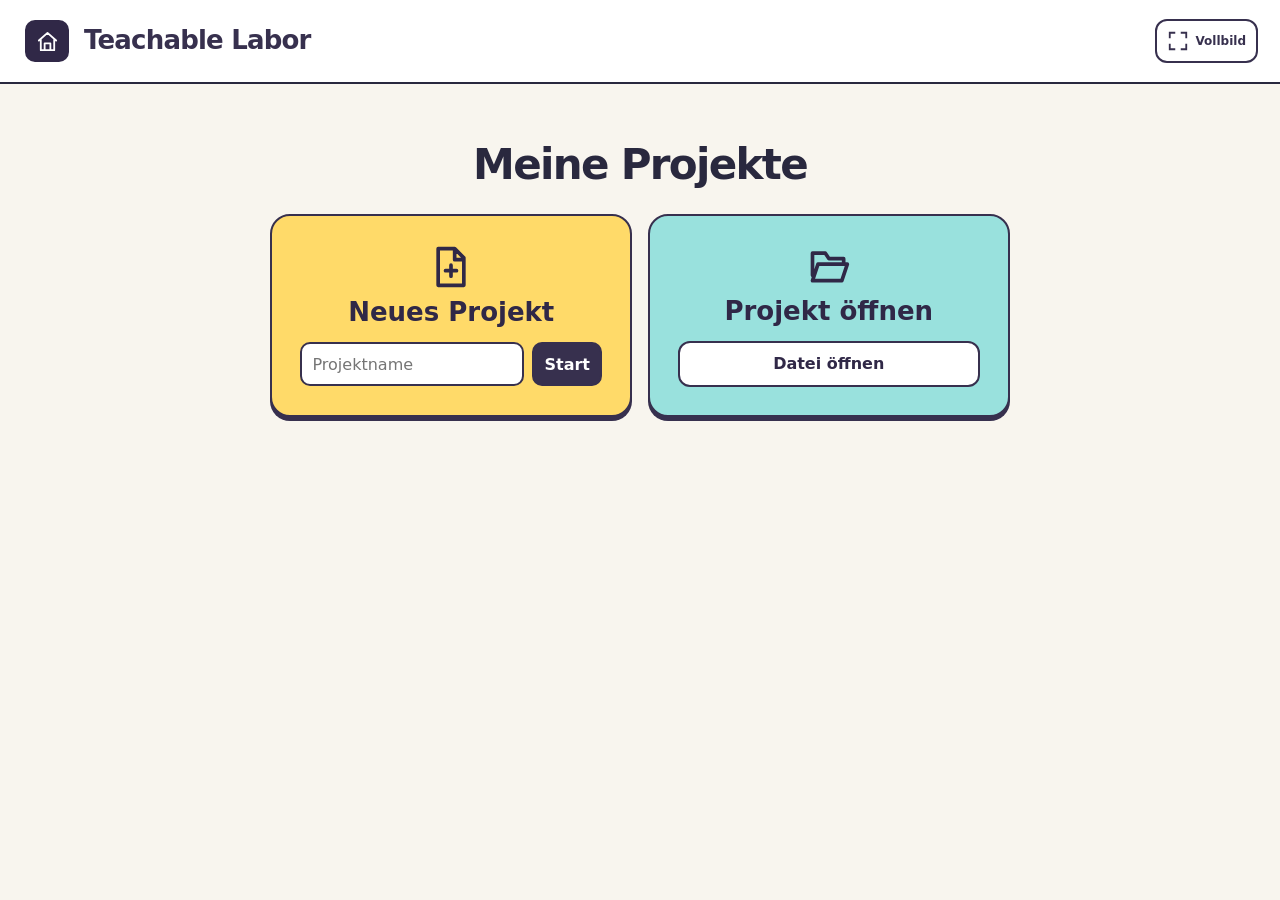
==== index.html @ 93feea13 "Projekte auf der Startseite anlegen, öffnen und fortsetzen" ====
<!doctype html>
<html lang="de" class="picture-mode picture-start">
<head><meta charset="UTF-8"><meta name="viewport" content="width=device-width,initial-scale=1,viewport-fit=cover"><meta name="theme-color" content="#6523a8"><title>Teachable Labor – KI mit dem micro:bit</title><link rel="stylesheet" href="style.css?v=19"><link rel="stylesheet" href="teachable-theme.css?v=13"><script defer src="vendor/tf.min.js"></script><script defer src="microbit-transport.js?v=25"></script><script defer src="core.js?v=27"></script><script defer src="storage.js?v=12"></script><script defer src="app.js?v=46"></script><link rel="stylesheet" href="bildansicht.css?v=10"><script defer src="bildansicht.js?v=7"></script></head>
<body>
<header><div class="brand-wrap"><a class="brand" href="#" aria-label="Teachable Labor – Startseite"><span class="brand-mark" aria-hidden="true">✦</span><span class="brand-titles"><b>Teachable Labor</b><small>Trainiere deine eigene KI mit dem micro:bit.</small></span></a><input id="projectName" class="project-name" aria-label="Projektname" maxlength="60" value="Mein Experiment"></div><div class="header-actions"><button type="button" class="plain fullscreen-button" aria-label="Vollbild" title="Vollbild"><svg aria-hidden="true" viewBox="0 0 24 24" fill="none" stroke="currentColor" stroke-width="2"><path d="M3 9V3h6m6 0h6v6M3 15v6h6m6 0h6v-6"/></svg><span>Vollbild</span></button><button id="bitConnectionBadge" class="bit-connection-badge" data-state="offline" type="button" aria-label="micro:bit-Verbindung öffnen">○ micro:bit verbinden</button><span id="saveStatus" class="privacy" role="status">Lokales Projekt wird geladen …</span><button id="helpBtn" class="plain">So geht’s ↗</button><span class="header-giraffe giraffe-matrix led-matrix" data-pattern="giraffe" aria-label="Giraffe aus LED-Punkten" role="img"></span></div></header>
<main>
<section class="picture-home" aria-labelledby="homeHeading">
<h1 id="homeHeading" tabindex="-1">Meine Projekte</h1>
<div class="home-projects">
<form id="homeNewForm" class="home-project">
<label for="homeName"><svg aria-hidden="true" viewBox="0 0 24 24" fill="none" stroke="currentColor" stroke-width="2" stroke-linecap="round" stroke-linejoin="round"><path d="M14 2H5v20h14V7z M14 2v6h5 M9 14h6 M12 11v6"/></svg>Neues Projekt</label>
<div class="launch-row"><input id="homeName" aria-label="Projektname" maxlength="60" required pattern=".*\S.*" placeholder="Projektname"><button type="submit" disabled>Start</button></div>
<p role="status" id="homeStatus"></p>
</form>
<section class="home-project home-open"><h2><svg aria-hidden="true" viewBox="0 0 24 24" fill="none" stroke="currentColor" stroke-width="2" stroke-linecap="round" stroke-linejoin="round"><path d="M3 17V5h7l2 3h8v3 M3 20l3-9h16l-3 9z"/></svg>Projekt öffnen</h2>
<button id="homeResume" type="button" hidden><strong id="homeRecent"></strong><span>▶ Weitermachen</span></button>
<button id="homeFile" type="button" disabled>Datei öffnen</button></section>
</div></section>
<div class="app-toolbar"><nav class="steps" aria-label="Arbeitsbereiche"><button class="active" id="stepCollect" aria-pressed="true"><span class="step-icon" aria-hidden="true">▣</span><span class="step-number">1</span><span>Bilder sammeln</span></button><button id="stepTrain" aria-pressed="false"><span class="step-icon" aria-hidden="true">✳</span><span class="step-number">2</span><span>KI trainieren</span></button><button id="stepLive" aria-pressed="false"><span class="step-icon" aria-hidden="true">▷</span><span class="step-number">3</span><span>Ausprobieren</span></button><button id="stepMap" aria-pressed="false"><span class="step-icon" aria-hidden="true">↔</span><span class="step-number">4</span><span>Zuordnung</span></button><button id="stepConnect" aria-pressed="false"><span class="step-icon" aria-hidden="true">⌁</span><span class="step-number">5</span><span>micro:bit verbinden</span></button></nav><div class="file-actions"><button id="quickSaveBtn" class="quick-save" type="button" aria-label="Projekt als Datei sichern" title="Projekt als Datei sichern">💾 <span>Projekt sichern</span></button><button id="newProjectBtn" class="new-project">＋ Neues Projekt</button><input id="loadFile" type="file" accept="application/json,.json" hidden></div></div>
<div class="workspace">
<section class="camera-panel panel" id="cameraPanel"><span class="board-label" aria-hidden="true">KAMERA : BIT</span><div class="panel-heading"><h2><span class="camera-heading-icon" aria-hidden="true">▣</span><span class="statusdot" id="camDot"></span>Kamera</h2><button id="switchCam" class="plain" disabled>↻ Wechseln</button></div><div class="viewfinder"><video id="video" playsinline muted autoplay></video><div id="cameraEmpty" class="camera-empty"><div class="camera-icon giraffe-matrix led-matrix" data-pattern="giraffe" role="img" aria-label="Giraffe aus LED-Punkten"></div><h3>Bring deiner KI etwas bei!</h3><p>Gegenstand oder Handzeichen bereit?<br>Starte die Kamera und sammle Beispiele.</p><button id="cameraBtn" class="primary">Kamera starten</button></div><div class="frame" aria-hidden="true"></div><span class="livebadge" id="liveBadge" hidden>● LIVE</span><span class="capturebadge" id="captureBadge" hidden>● Aufnahme läuft</span></div><div class="camera-foot"><span id="cameraStatus">Kamera ist ausgeschaltet</span><button id="restartCam" class="plain" disabled>↻ Neu starten</button><button id="stopCam" class="plain" disabled>Ausschalten</button></div><div class="tip"><span>✦</span><p id="tipText"><strong>Vielfalt schlägt Menge.</strong> Verändere Winkel, Abstand und Hintergrund. Eine zusätzliche Hintergrundklasse verbessert die Unterscheidung.</p></div><div class="model-status" id="modelStatus" role="status">Das Bildmodell wird beim Kamerastart geladen.</div></section>
<section class="microbit-visual panel" id="microbitVisual" hidden aria-label="Animierter micro:bit"><div class="microbit-spark spark-a">1</div><div class="microbit-spark spark-b">7</div><div class="microbit-spark spark-c">10</div><div class="fun-bit-board" aria-hidden="true"><span class="fun-pin pin-1"></span><span class="fun-pin pin-2"></span><span class="fun-pin pin-3"></span><span class="fun-pin pin-4"></span><span class="fun-pin pin-5"></span><div class="fun-bit-title">micro:bit</div><button class="fun-button fun-a" tabindex="-1">A</button><div class="fun-bit-face led-matrix" data-pattern="smile"></div><button class="fun-button fun-b" tabindex="-1">B</button></div><div class="microbit-visual-copy"><span class="eyebrow">KI → ZAHL → MICRO:BIT</span><h2>Jetzt wird’s elektrisch.</h2><p>Ordne deinen Klassen Zahlen zu und verbinde danach den micro:bit. Die Kamera darf hier Pause machen.</p></div></section><div class="stage"><section class="classes-section workpane" id="collectPane"><div class="section-heading"><div><span class="eyebrow">1 · SAMMELN</span><h2>Meine Klassen</h2></div><span class="total" id="totalCount">0 Bilder</span></div><p class="class-name-hint">Erstelle so viele Klassen, wie dein Experiment braucht. Pro belegter Klasse reichen 10 Bilder zum Start; wichtiger als Menge ist Vielfalt.</p><div class="class-toolbar"><div id="classTabs" class="class-tabs" role="group" aria-label="Klasse auswählen"></div><div class="class-tools"><button id="addClassBtn" class="secondary" type="button">＋ Klasse</button><button id="removeClassBtn" class="plain danger" type="button">Klasse löschen</button></div></div><div id="classCards"></div><div class="collect-footer"><span>Mindestens 10 Bilder je belegter Klasse · Vielfalt zählt</span><button id="goTrain" class="secondary">Zum Training →</button></div></section>
<div class="panel training workpane" hidden id="trainingSection" tabindex="-1"><span class="eyebrow">02 / LERNEN & TESTEN</span><h2>Deine KI lernt.</h2><p id="trainHint">Sammle Bilder für mindestens eine Klasse.</p><div id="trainReadiness" class="readiness" aria-label="Bilder für das Training"></div><p id="trainMessage" class="train-message" role="status" hidden></p><div class="training-progress" id="trainingProgress" hidden><progress id="epochProgress" max="30" value="0"></progress><span id="epochLabel"></span></div><button id="trainBtn" class="primary">KI trainieren</button><button id="goLive" class="secondary" disabled>Zur Live-Erkennung →</button><div class="training-meta">Ab 10 Bildern pro belegter Klasse. Leere Klassen bleiben frei.<br>Empfohlenes Startziel: 50 je Klasse.</div></div>
<div class="panel results workpane" id="liveSection" hidden><span class="eyebrow">3 · AUSPROBIEREN</span><div class="result-heading"><h2 id="resultTitle">Teste deine KI</h2><span id="resultBadge" class="chip">Noch nicht trainiert</span></div><div id="recognitionHero" class="recognition-hero" data-state="idle" aria-live="polite"><span id="heroState">Bereit</span><strong id="heroName">Noch keine Erkennung</strong><b id="heroConfidence">—</b><small id="heroHint">Starte die Erkennung und zeige etwas Neues vor die Kamera.</small></div><div class="live-actions"><button id="predictBtn" class="primary" disabled>▶ Erkennung starten</button><button id="emergencyBtn" class="stop">■ Stoppen</button></div><div id="singleHint" class="single-hint" hidden>Eine Klasse: Ähnlichkeit mit deinen Beispielen. Mit einer zusätzlichen Vergleichsklasse wird die Unterscheidung zuverlässiger.</div><div id="testChallenge" class="test-challenge" hidden><div><span>TESTAUFGABE</span><strong id="challengeText"></strong><small id="challengeStatus">Zeige eine neue Ansicht – nicht eines deiner Trainingsbilder.</small></div><button id="nextChallenge" class="secondary" type="button">Neue Aufgabe</button></div><div id="predictionBars" aria-label="Vergleich mit allen Klassen"></div><div class="command-box"><span>ERKANNT → MICRO:BIT</span><div class="live-flow"><strong id="currentCommand">—</strong><span aria-hidden="true">→</span><b id="liveAction">keine Aktion</b></div><small id="liveDelivery" class="live-delivery" role="status"></small><small id="commandReason">Erkennung ist ausgeschaltet</small></div><p id="linkLiveStatus" class="live-link-status" role="status">micro:bit: Noch nicht verbunden. Du kannst die KI trotzdem testen.</p><details class="advanced-settings"><summary>Erweiterte Einstellungen</summary><div class="threshold"><label for="threshold">Schwelle für stabile Erkennung <strong id="thresholdValue">85 %</strong></label><input id="threshold" type="range" min="60" max="99" value="85"><small>Die Prozentwerte sind Modellwerte, keine Garantie. Eine Klasse muss mindestens 0,6 Sekunden stabil sein.</small></div></details></div>
<div class="panel mapping-pane workpane" hidden id="mappingSection" tabindex="-1"><span class="eyebrow">4 · ZUORDNUNG</span><h2>Klassen und micro:bit-Zahlen</h2><p class="mapping-intro">Ordne nur den Klassen eine Zahl zu, die den micro:bit steuern sollen. Klassen ohne Zahl werden trotzdem normal trainiert und erkannt.</p><div id="bitMappings" class="bit-mappings"></div><div class="mapping-footer"><span>Zahlen 1 bis 10 stehen zur Verfügung.</span><button id="mappingGoConnect" class="secondary" type="button">micro:bit verbinden →</button></div></div><div class="panel connection workpane student-bit" hidden id="connectionSection" tabindex="-1"><div class="bit-heading"><div><span class="eyebrow">MICRO:BIT</span><h2>micro:bit verbinden</h2></div><button id="teacherBtn" class="plain">Schülerprogramm</button></div><details class="connection-alternatives"><summary>Anderen Anschluss wählen</summary><nav class="bit-tabs" aria-label="Anschluss wählen"><button id="bleTab" class="active" aria-pressed="true">◉ iPad · Bluetooth</button><button id="usbTab" aria-pressed="false">🔌 Windows · USB</button></nav></details><div class="bit-connect-view"><p id="modeHint" class="bit-browser">iPad: Öffne diese Seite in Bluefy und verbinde den micro:bit über Bluetooth.</p><div class="light-instruction"><b>1</b><span>Einmalig das <button id="teacherQuick" class="inline-button">Schülerprogramm</button> herunterladen. Auf dem iPad in der offiziellen micro:bit-App mit MakeCode öffnen und per Bluetooth übertragen; unter Windows MakeCode im Browser und USB verwenden.</span></div><div class="light-instruction"><b>2</b><span id="connectInstruction">Bluetooth einschalten, diese Seite in Bluefy öffnen und den BBC micro:bit auswählen.</span></div><div class="bit-connect-buttons"><button id="connectBtn" class="primary">micro:bit über Bluetooth verbinden</button><button id="disconnectBtn" class="stop" hidden>Trennen</button></div><p id="bitStatus" class="student-status" role="status">Noch nicht verbunden.</p><p id="bitError" class="ble-error" role="alert" hidden></p><div class="student-step heart-step"><span class="student-number">3</span><div><h3>Verbindung testen</h3><p>Die App schickt die Zahl 2 und prüft die Antwort OK:2. Was der micro:bit dabei ausführt, steht im Block „wenn Zahl 2 empfangen“.</p><button id="testLedBtn" class="secondary" disabled>2 senden und Antwort prüfen</button><p id="testStatus" role="status">Verbinde zuerst deinen micro:bit.</p></div></div><div class="bit-bottom"><button id="bitGoLive" class="primary">Zur Live-Erkennung →</button></div><p class="bit-hint">USB ist für Windows. Auf dem iPad Bluetooth in Bluefy wählen. Safari und Bluefy speichern Projekte getrennt; für einen Browserwechsel gibt es die Projektdatei unter „Neues Projekt“.</p></div></div>
</div></div>
</main>
<div id="toast" role="status" hidden></div><div id="undoBar" class="undo-bar" hidden><span id="undoLabel">Bilder gelöscht.</span><button id="undoDelete">Rückgängig</button><button id="undoDismiss" aria-label="Hinweis schließen">×</button></div>
<dialog id="galleryDialog"><button class="close" aria-label="Schließen">×</button><span class="eyebrow">BILDER-CHECK</span><h2 id="galleryTitle">Deine Lernbilder</h2><p id="galleryHint">Markiere Bilder zum Löschen. Die anderen Beispiele bleiben erhalten.</p><div class="gallery-toolbar"><button id="selectAllImages" class="secondary">Alle markieren</button><span id="galleryCount"></span><button id="deleteSelectedImages" class="stop" disabled>Markierte löschen</button></div><div id="galleryGrid" class="gallery-grid"></div><button id="galleryUndo" class="plain" disabled>Letzte Löschung rückgängig</button><p class="gallery-note">Nach dem Löschen erneut trainieren. Neue Aufnahmen speichern zu jedem Lernbeispiel ein Vorschaubild.</p></dialog>
<dialog id="newProjectDialog" aria-labelledby="projectDialogTitle">
<button type="button" class="close" aria-label="Schließen">×</button>
<h2 id="projectDialogTitle">Neues Projekt</h2>
<form id="newProjectForm" class="project-launch">
<label for="newProjectName" class="launch-title"><svg aria-hidden="true" viewBox="0 0 24 24" fill="none" stroke="currentColor" stroke-width="2" stroke-linejoin="round"><path d="M3 4h9M7.5 0v8 M5 20l1-5L17 4l4 4L10 19z M15 6l4 4"/></svg>Benennen &amp; neu starten</label>
<div class="launch-row"><input id="newProjectName" aria-label="Projektname" maxlength="60" required pattern=".*\S.*" title="Gib deinem Projekt einen Namen." placeholder="z. B. Tierdetektiv"><button type="submit" id="startNewProject">Start</button></div>
</form>
<div class="project-choices">
<button type="button" id="saveBtn" class="project-action"><svg aria-hidden="true" viewBox="0 0 24 24" fill="none" stroke="currentColor" stroke-width="2" stroke-linecap="round" stroke-linejoin="round"><path d="M4 3h13l4 4v14H3V3z M7 3v6h9V3 M7 21v-8h10v8"/></svg>Datei speichern</button>
<button type="button" id="loadBtn" class="project-action"><svg aria-hidden="true" viewBox="0 0 24 24" fill="none" stroke="currentColor" stroke-width="2" stroke-linecap="round" stroke-linejoin="round"><path d="M3 17V5h7l2 3h8v3 M3 20l3-9h16l-3 9z"/></svg>Datei öffnen</button>
</div>
<button type="button" id="restorePrevious" class="project-back" disabled><svg aria-hidden="true" viewBox="0 0 24 24" fill="none" stroke="currentColor" stroke-width="2" stroke-linecap="round" stroke-linejoin="round"><path d="M3 11l5-5 M3 11h11a6 6 0 0 1 0 12"/></svg>Letztes Projekt zurückholen</button>
<details class="project-info"><summary>Hilfe</summary><p>Beim Neustart kannst du dein letztes Projekt zurückholen. Öffnest du eine Datei, ersetzt sie dein aktuelles Projekt. Sichere es vorher mit „Datei speichern“.</p><p>Deine Datei heißt <b id="projectFileName">projekt.json</b>. Auf dem iPad wählst du „In Dateien sichern“.</p></details>
<p id="projectDialogStatus" role="status"></p>
</dialog>
<dialog id="helpDialog"><button class="close" aria-label="Schließen">×</button><span class="eyebrow">DEIN ERSTES EXPERIMENT</span><h2>Vom Bild bis zum micro:bit.</h2><ol><li><strong>Bilder sammeln.</strong> Starte die Kamera, lege deine Klassen an und sammle für jede belegte Klasse mindestens 10 unterschiedliche Ansichten. Winkel, Abstand und Hintergrund sind wichtiger als viele fast gleiche Bilder.</li><li><strong>KI trainieren.</strong> Das Lernen passiert auf deinem Gerät. Leere Klassen werden übersprungen; Klassen kannst du jederzeit hinzufügen oder löschen und danach erneut trainieren.</li><li><strong>Ausprobieren.</strong> Teste bewusst mit neuen Ansichten. Die große Erkennungsanzeige zeigt die führende Klasse; die Testaufgabe hilft dir, Verwechslungen zu entdecken.</li><li><strong>Zuordnung.</strong> Lege fest, welche Zahl 1–10 zu welcher Klasse gehört. Klassen dürfen auch ohne Zahl bleiben.</li><li><strong>micro:bit verbinden.</strong> Nur wenn du ihn brauchst: Schülerprogramm aufspielen und unter Windows USB oder auf dem iPad Bluetooth in Bluefy verwenden.</li></ol><p>Die quadratische Kamerafläche zeigt genau den Ausschnitt, den die KI als Lernbild verwendet. Die App klassifiziert das ganze Lernbild; sie markiert keine einzelnen Objekte. Bewegungsabläufe und Gebärdensprache sind kein Bestandteil dieser Version.</p><p>Schon beim Sammeln kannst du einzelne Bilder direkt mit × löschen. Über „Alle ansehen und löschen“ erreichst du alle Aufnahmen einer Klasse. „Neues Projekt“ startet ein frisches Experiment und hält das vorherige Projekt zum Zurückholen bereit. Fotos und Merkmale werden nicht hochgeladen. Mit „Projekt sichern“ oben legst du eine Projektdatei für ein anderes Gerät an. Sie enthält Vorschaubilder und Lernmerkmale. Das Projekt und das trainierte Modell werden automatisch in diesem Browser gespeichert und nach einem Neuladen wiederhergestellt. Ein Export ist eine zusätzliche Sicherung. Kamera und micro:bit-Verbindung müssen nach einem Neuladen erneut gestartet werden.</p><p><a class="picture-entry" href="?ansicht=bild">Bildansicht öffnen</a></p><button class="primary close-action">Verstanden</button></dialog>
<dialog id="setupDialog" class="teacher-dialog"><button class="close" aria-label="Schließen">×</button><span class="eyebrow">LEHRKRAFT · SCHÜLERPROGRAMM</span><h2>Ein klarer Weg zum MakeCode-Projekt</h2><p>Das Schülerprogramm startet mit einer <strong>leeren Blockfläche</strong>. Die Kommunikation mit Teachable Labor läuft im Hintergrund. Schülerinnen und Schüler ziehen nur die Zahl-Ereignisse auf die Fläche, die sie wirklich brauchen.</p><div class="teacher-steps"><div><b>1</b><h3>Schülerprogramm herunterladen</h3><button type="button" id="saveStudentFile" class="primary" hidden>Speicherort wählen …</button><small id="studentSaveStatus" role="status"></small><a id="studentDownload" href="Teachable-Labor-Schuelerprogramm.mkcd" download="Teachable-Labor-Schuelerprogramm.mkcd" class="primary download-link">↓ Schülerprogramm herunterladen (.mkcd)</a><p><a href="https://makecode.microbit.org/v7" target="_blank" rel="noopener noreferrer">MakeCode 7 für das Labor öffnen ↗</a></p><p>Für Musik mit Bluetooth verwenden wir MakeCode 7. Beim Import lädt MakeCode die Erweiterung <strong>Teachable Labor</strong> automatisch aus dem Projekt.</p></div><div><b>2</b><h3>In MakeCode 7 öffnen</h3><p>Wähle „Importieren → Datei importieren“ und öffne dein Schülerprogramm. Auch ein vorhandenes MakeCode-Projekt kannst du als Datei importieren.</p></div><div><b>3</b><h3>Eigene Aktionen bauen</h3><p>Links erscheint <strong>Teachable Labor</strong>. Ziehe z. B. <strong>„wenn Zahl 1 empfangen“</strong> auf die leere Fläche und hänge normale MakeCode-Blöcke darunter: LED, Ton, Servo, Pin oder Motor.</p></div><div><b>4</b><h3>Auf den micro:bit übertragen</h3><p><strong>iPad:</strong> Die HEX-Datei aus MakeCode 7 speichern und mit der micro:bit-App öffnen. Bluefy trennen. In der App unter „My Programs“ die gespeicherte Datei auswählen und mit „Send to micro:bit“ übertragen. Anschließend wieder in Bluefy verbinden. <strong>Windows:</strong> In MakeCode 7 herunterladen und per USB übertragen.</p></div></div><p class="teacher-note">Die Teachable-Labor-Kommunikation wird beim Import als Projekt-Erweiterung geladen. Es gibt keinen zusätzlichen Installationsschritt. Längere Aktionen wie Töne und Melodien werden nacheinander ausgeführt, damit sie sich nicht überlagern.</p><details><summary>Wenn etwas nicht klappt</summary><ul><li><strong>Datei öffnet nicht:</strong> Prüfen, ob die Datei wirklich auf <strong>.mkcd</strong> endet, und sie in MakeCode über „Importieren → Datei importieren“ öffnen.</li><li><strong>Teachable Labor fehlt:</strong> Das aktuelle Schülerprogramm erneut herunterladen und importieren.</li><li><strong>Bluetooth nicht verfügbar:</strong> Bluefy vollständig trennen, micro:bit-App verwenden und danach wieder zu Bluefy wechseln.</li><li><strong>Verbunden, aber keine Antwort:</strong> Das aktuelle Schülerprogramm erneut auf den micro:bit übertragen und einmal Reset drücken.</li></ul></details></dialog>
</body></html>
---- style.css ----
:root{--ink:#18343b;--muted:#65766e;--paper:#f3f5ef;--line:#dbe3d5;--green:#d6ef78;--dark:#1b363d}*{box-sizing:border-box}html,body{margin:0;height:100%;overflow:hidden}body{font:14px system-ui,-apple-system,sans-serif;background:var(--paper);color:var(--ink);height:100dvh;display:flex;flex-direction:column}button,input{font:inherit}button{cursor:pointer;border:0;border-radius:10px;min-height:44px;padding:10px 15px;font-weight:650;color:var(--ink);background:#eef2e7;touch-action:manipulation}button:disabled{opacity:.45;cursor:not-allowed}button:focus-visible,a:focus-visible,input:focus-visible{outline:3px solid #769443;outline-offset:2px}.primary{background:var(--green)}.secondary{background:#edf2e6;border:1px solid var(--line)}.plain{background:transparent;font-size:12px;padding:8px}.stop{background:#fae3d8;color:#913f29}.text-link{background:transparent;text-decoration:underline;text-underline-offset:3px;font-size:12px}.eyebrow{font-size:10px;font-weight:750;letter-spacing:1.5px;color:var(--muted)}header{height:58px;flex:none;border-bottom:1px solid var(--line);padding:0 22px;display:flex;justify-content:space-between;align-items:center;gap:10px}.brand{display:flex;align-items:center;gap:10px;color:var(--ink);text-decoration:none;font-size:16px;white-space:nowrap}.bitlogo{width:35px;height:30px;background:var(--ink);color:var(--green);font-size:27px;text-align:center;border-radius:8px}.header-actions{display:flex;align-items:center;gap:15px}.privacy{font-size:11px;color:#57733f;max-width:270px}.privacy.error{color:#a14428}main{min-height:0;flex:1;display:flex;flex-direction:column;padding:0 20px 16px;gap:10px}.app-toolbar{height:62px;flex:none;display:flex;justify-content:space-between;align-items:center;gap:10px}.steps{display:flex;gap:5px}.steps button{background:transparent;color:#607265;padding:9px 13px;border:1px solid transparent}.steps button.active{background:var(--green);color:var(--ink)}.steps button:hover{border-color:#bbcbaa}.file-actions{display:flex;gap:5px}.workspace{min-height:0;flex:1;display:grid;grid-template-columns:minmax(260px,.95fr) minmax(360px,1.15fr);gap:16px}.panel,.classes-section{background:#fff;border:1px solid var(--line);border-radius:16px;min-height:0;min-width:0;overflow:hidden}.camera-panel{display:flex;flex-direction:column;position:relative}.panel-heading{display:flex;align-items:center;justify-content:space-between;padding:10px 16px;flex:none}.panel-heading h2{font-size:14px;margin:0;display:flex;align-items:center;gap:8px}.statusdot{display:inline-block;width:7px;height:7px;border-radius:50%;background:#a5b39e}.statusdot.on{background:#7da440;box-shadow:0 0 0 3px #e6efda}.viewfinder{position:relative;min-height:100px;flex:1;margin:0 12px;background:#19363d;border-radius:12px;overflow:hidden}.viewfinder video{width:100%;height:100%;object-fit:cover;display:block}.viewfinder video.mirror{transform:scaleX(-1)}.camera-empty{position:absolute;inset:0;display:flex;flex-direction:column;align-items:center;justify-content:center;text-align:center;background:radial-gradient(ellipse at 50% 25%,#294c51,#142d34);color:#f4f7ed;padding:15px}.camera-icon{font-size:42px;color:#c5dca2}.camera-empty h3{font-size:19px;letter-spacing:-.5px;margin:8px 0}.camera-empty p{font-size:12px;line-height:1.7;color:#b4c8c5;margin:4px 0 16px}.camera-empty .primary{min-height:44px}.frame{position:absolute;width:80%;aspect-ratio:1;max-height:80%;left:50%;top:50%;transform:translate(-50%,-50%);border:1px solid #d8ecd740;border-radius:12px;pointer-events:none}.livebadge,.capturebadge{position:absolute;top:12px;left:12px;padding:5px 8px;border-radius:5px;font-size:10px;font-weight:700;background:#f3f7ee}.capturebadge{left:auto;right:12px;background:#ffd2b8}.camera-foot{display:flex;align-items:center;justify-content:space-between;padding:4px 15px;font-size:11px;color:var(--muted);flex:none}.tip{display:flex;gap:10px;background:#f3f6ec;margin:0 12px;padding:10px 12px;border-radius:8px;flex:none}.tip>span{font-size:20px}.tip p{font-size:11px;line-height:1.5;margin:0;color:#5c715c}.model-status{font-size:10px;color:var(--muted);padding:8px 15px;flex:none}.stage{min-height:0;min-width:0;position:relative}.workpane{height:100%;padding:22px;display:flex;flex-direction:column;gap:12px}.workpane h2{font-size:22px;line-height:1.2;letter-spacing:-.6px;margin:0}.section-heading{display:flex;align-items:center;justify-content:space-between;gap:10px}.section-heading h2{font-size:21px}.total{font-size:11px;white-space:nowrap;color:var(--muted)}.class-name-hint{font-size:12px;line-height:1.6;color:var(--muted);margin:0}.class-tabs{display:grid;grid-template-columns:repeat(5,minmax(0,1fr));gap:6px}.class-tabs button{background:#f3f5ed;border:2px solid transparent;padding:7px 4px;min-width:0;min-height:64px;display:flex;align-items:center;flex-direction:column;gap:3px}.class-tabs button.selected{border-color:#829755;background:#eef6d9}.class-tabs b{font-size:13px}.class-tabs small{font-size:10px;color:var(--muted);width:100%;white-space:nowrap;overflow:hidden;text-overflow:ellipsis}.class-tabs span{font-size:9px;color:#5c7153}#classCards{flex:1;min-height:0;display:flex;flex-direction:column}.classcard{display:flex;flex-direction:column;gap:16px;flex:1;min-height:0;border-top:3px solid var(--color);padding-top:16px}.card-top{display:flex;align-items:center;gap:12px}.classnumber{background:var(--color);width:30px;height:30px;border-radius:8px;display:grid;place-items:center;font-weight:750;flex:none}.name-field{flex:1;min-width:0}.name-field>span{display:block;font-size:11px;color:var(--muted);margin-bottom:5px}.class-name{width:100%;border:1px solid #bccbb2;background:#fbfdf7;border-radius:8px;padding:10px;font-size:16px;min-height:44px;color:var(--ink);font-weight:600}.clear{background:transparent;font-size:24px;color:#94a38c;padding:5px}.card-body{display:flex;gap:16px;align-items:center;flex-wrap:wrap}.thumbnail{width:70px;height:70px;border-radius:10px;overflow:hidden;background:#f0f4e9;display:grid;place-items:center;color:#95a68c;font-size:30px;flex:none}.thumbnail img{width:100%;height:100%;object-fit:cover}.sampleinfo{flex:1;min-width:100px}.count{display:flex;justify-content:space-between;gap:5px;font-weight:650;font-size:14px}.count small{font-size:10px;font-weight:400;color:var(--muted)}.track{height:7px;background:#edf1e6;border-radius:5px;overflow:hidden;margin:8px 0}.track i{display:block;height:100%;background:var(--color);border-radius:5px}.remaining{font-size:11px;color:var(--muted)}.capturebuttons{display:flex;gap:8px;width:100%}.capturebuttons button{flex:1;min-height:48px}.record{background:var(--color);touch-action:none;user-select:none;-webkit-user-select:none}.mapping{display:flex;align-items:center;gap:10px;font-size:12px;color:var(--muted)}.mapping input{width:160px;min-height:42px;border:1px solid var(--line);border-radius:8px;padding:8px;color:var(--ink);font-size:14px;background:#fafcf6}.collect-footer{display:flex;gap:10px;align-items:center;justify-content:space-between;margin-top:auto}.collect-footer>span{font-size:10px;color:var(--muted)}.collect-footer button{font-size:12px}#trainHint{font-size:12px;line-height:1.6;margin:0;color:var(--muted)}.readiness{padding:8px 12px;background:#f4f7ed;border-radius:9px}.readiness-row{display:flex;justify-content:space-between;gap:10px;font-size:12px;padding:6px 0}.readiness-row>span{overflow:hidden;text-overflow:ellipsis;white-space:nowrap}.readiness-row strong{font-size:11px;white-space:nowrap}.ready{color:#5c7c3e}.missing{color:#9a5633}.train-message{margin:0;font-size:12px;padding:10px 12px;background:#eef6df;border-radius:8px;color:#48682e;line-height:1.6;max-height:90px;overflow:auto}.train-message.error{background:#fff0e4;color:#9d4e2e}.training-progress progress{width:100%;accent-color:#86a548}.training-progress span{font-size:11px;color:var(--muted)}.training-meta{font-size:11px;line-height:1.7;color:var(--muted);margin-top:auto}.training>#trainBtn{min-height:48px}.result-heading{display:flex;align-items:center;justify-content:space-between;gap:10px}.result-heading h2{font-size:20px}.chip{font-size:10px;color:#65804d;padding:5px 8px;background:#eef4e4;border-radius:14px;white-space:nowrap}.live-actions{display:flex;gap:10px}.live-actions button{flex:1;font-size:13px}.single-hint{font-size:11px;line-height:1.5;padding:9px 12px;background:#fff4df;color:#866030;border-radius:8px}.predrow{margin-bottom:10px}.predlabel{display:flex;justify-content:space-between;gap:10px;font-size:12px}.predlabel span{overflow:hidden;text-overflow:ellipsis;white-space:nowrap}.command-box{background:var(--dark);padding:13px 16px;border-radius:10px;color:#f2f7e7;margin-top:auto}.command-box>span{font-size:8px;letter-spacing:1.5px;color:#b8ccb0;display:block}.command-box strong{display:block;font-size:27px;letter-spacing:1px;margin:4px 0}.command-box small{font-size:10px;color:#c6d5bd}.threshold{border-top:1px solid var(--line);padding-top:10px}.threshold label{display:flex;justify-content:space-between;align-items:center;font-size:11px}.threshold input{width:100%;accent-color:#7e9a4f;margin:8px 0}.threshold small{font-size:10px;line-height:1.5;color:var(--muted);display:block}.device{display:flex;align-items:center;gap:12px;background:#f5f7ef;padding:14px;border-radius:10px}.device-icon{font-size:32px}.device p{font-size:11px;color:var(--muted);margin:5px 0 0}.device>.statusdot{margin-left:auto}.connection-note{font-size:12px;line-height:1.7;color:var(--muted);margin:0}.eventlog{white-space:pre-line;font:11px/1.8 monospace;background:#f4f6ef;padding:12px;border-radius:8px;flex:1;min-height:45px;overflow:auto;color:#65765e}.download-link{text-decoration:none;padding:12px;color:var(--ink);display:inline-block;border-radius:8px}.close{position:absolute;right:10px;top:8px;background:transparent;font-size:25px}dialog{border:0;border-radius:16px;color:var(--ink);width:calc(100% - 30px);max-width:650px;max-height:85dvh;overflow:auto;padding:32px}dialog::backdrop{background:#112e3899;backdrop-filter:blur(4px)}dialog h2{font-size:24px;letter-spacing:-.5px}dialog p,dialog li{font-size:13px;line-height:1.8;color:var(--muted)}dialog li{margin-bottom:12px}dialog a{color:#5f7e3a}.blocks-guide{background:#f2f6fc;border-left:4px solid #9bb8df;padding:12px 18px}.blocks-guide h3{font-size:12px}.blocks-guide p{font-size:11px}#toast{position:fixed;bottom:15px;left:50%;transform:translateX(-50%);max-width:min(90vw,600px);background:#19373e;border:1px solid #617364;color:#fff;border-radius:10px;padding:12px 20px;font-size:12px;line-height:1.6;z-index:20;box-shadow:0 4px 30px #0003}[hidden]{display:none!important}
@media(max-height:720px) and (min-width:801px){header{height:48px}.app-toolbar{height:52px}.workpane{padding:16px;gap:9px}.classcard{gap:11px;padding-top:10px}.class-tabs button{min-height:56px}.tip{display:none}.model-status{padding:5px 14px}.camera-empty p{margin-bottom:10px}.training-meta{font-size:10px}.threshold small{display:none}}
@media(max-width:800px){header{height:52px;padding:0 14px}.brand{font-size:14px}.privacy{font-size:9px;max-width:180px}.header-actions{gap:5px}main{padding:0 12px 10px;gap:8px}.app-toolbar{height:54px;gap:6px}.steps{gap:2px}.steps button{font-size:12px;padding:8px 10px}.file-actions .plain{font-size:10px;padding:6px;min-height:38px}.workspace{grid-template-columns:1fr;grid-template-rows:minmax(135px,.65fr) minmax(375px,1.35fr);gap:10px}.camera-panel .tip,.camera-panel .model-status{display:none}.panel-heading{padding:3px 12px}.panel-heading button{min-height:32px;padding:5px}.panel-heading h2{font-size:12px}.camera-foot{padding:1px 12px;font-size:10px}.camera-foot button{min-height:27px;padding:3px;font-size:10px}.viewfinder{margin:0 8px;min-height:70px}.camera-icon,.camera-empty p{display:none}.camera-empty{gap:8px;padding:10px}.camera-empty h3{font-size:15px;margin:0}.camera-empty .primary{padding:8px 14px;min-height:38px;font-size:12px}.frame{width:auto;height:80%;max-width:80%}.workpane{padding:16px;gap:10px}.workpane h2,.section-heading h2{font-size:18px}.class-tabs button{min-height:52px;padding:4px}.class-tabs span{font-size:9px}.classcard{padding-top:10px;gap:10px}.thumbnail{width:46px;height:46px}.card-body{gap:10px}.capturebuttons button{min-height:42px}.class-name-hint{font-size:11px}.name-field>span{font-size:10px}.class-name{font-size:16px;padding:7px;min-height:40px}.classnumber{height:26px;width:26px}.mapping input{min-height:36px;padding:6px}.collect-footer>span{font-size:9px}.collect-footer button{min-height:38px}.live-actions button{min-height:42px}.predrow{margin-bottom:6px}.command-box{padding:10px 13px}.command-box strong{font-size:24px}.readiness-row{padding:5px 0}.training-meta{font-size:10px}}
@media(max-width:500px){.brand b{display:none}.privacy{max-width:135px}.steps button{font-size:11px;padding:7px}.file-actions{gap:0}.workspace{grid-template-rows:minmax(100px,.4fr) minmax(380px,1.6fr)}.workpane{padding:12px;gap:8px}.class-tabs small{font-size:9px}.collect-footer>span{max-width:120px}.threshold small{display:none}.single-hint{font-size:10px}.section-heading h2{font-size:16px}}
@media(prefers-reduced-motion:reduce){*{scroll-behavior:auto!important;transition:none!important}}
.results{gap:10px}.results .predrow{margin-bottom:5px}.results .predrow .track{height:6px;margin:5px 0}.results .predlabel{line-height:16px}.workpane{overflow-y:auto}
@media(max-height:720px){.results{padding:14px;gap:7px}.results .predrow{margin-bottom:3px}.results .predrow .track{height:5px;margin:4px 0}.results .command-box{padding:9px 12px}.results .command-box strong{font-size:24px}.results .threshold small{display:none}}
@media(max-width:800px) and (max-height:950px){.workspace{grid-template-rows:minmax(100px,.42fr) minmax(420px,1.58fr)}}
/* A playful, code-native micro:bit lab: dot matrix, bright keys and gold pins. */
:root{--ink:#23314b;--paper:#f2f5fc;--line:#dbe2f0;--green:#ffdc60;--dark:#263354;--muted:#67748d}body{background-color:#f2f5fc;background-image:radial-gradient(#b8c6e55c 1px,transparent 1px);background-size:18px 18px;font-family:ui-rounded,'Trebuchet MS',system-ui,sans-serif}header{background:#ffffffdc;border-bottom:2px solid #e1e6f3}.brand-wrap{display:flex;gap:15px;align-items:center;min-width:0}.brand{font-size:16px;letter-spacing:-.4px}.project-name{border:1px dashed #b7c4e0;border-radius:9px;padding:7px 10px;background:#f3f6ff;max-width:190px;min-width:0;font-size:12px;color:#445779}.project-name:focus{background:#fff;border-style:solid}.privacy{color:#55795a}.steps{gap:7px}.steps button{border:2px solid #d8dfef;border-radius:12px;background:#fff;box-shadow:0 3px 0 #dce3f2;font-size:12px;min-height:42px;transition:transform .15s,box-shadow .15s}.steps button.active{background:#ffdc60;border-color:#e9c856;box-shadow:0 3px 0 #c6a644;color:#303b56}.steps button:nth-child(2).active{background:#ccbcff;border-color:#b6a1f4;box-shadow:0 3px 0 #a591db}.steps button:nth-child(3).active{background:#ffb7a2;border-color:#f2a18c;box-shadow:0 3px 0 #db8f7b}.steps button:nth-child(4).active{background:#9ce0df;border-color:#81cbcc;box-shadow:0 3px 0 #67abad}button:active{transform:translateY(2px);box-shadow:none}.primary,.record{box-shadow:0 3px 0 #cfb23f;border:1px solid #e8cd62;border-radius:12px}.secondary{background:#eef1ff;border:1px solid #dce2f4}.new-project{font-size:11px;white-space:nowrap;background:#e5e0ff;border:1px solid #cbc1f4;border-radius:9px;padding:8px 10px;min-height:38px}.file-actions .plain{font-size:11px}.panel,.classes-section{border:2px solid #dce4f2;border-radius:19px;box-shadow:0 4px 0 #e1e7f5}.camera-panel{background:#273554;border-color:#1e2d4b;border-radius:20px 20px 12px 12px;box-shadow:0 5px 0 #192641}.camera-panel .panel-heading{background:#2d3d62;border-bottom:1px solid #4d5e7b;margin-bottom:8px;z-index:1}.camera-panel .panel-heading h2{color:#f4f7ff}.camera-panel .plain{color:#c9d8ed}.camera-panel .viewfinder{background:#18253f;border:2px solid #4c5a7a;border-radius:12px}.camera-empty{background:radial-gradient(ellipse at 50% 20%,#35476a,#1e2b49)}.camera-empty h3{font-size:20px;color:#fff3bf}.camera-empty p{color:#b3c8ec}.camera-panel .camera-foot{color:#bdcdec}.camera-panel .tip{background:#354465;color:#b8ccf1;padding:8px 10px}.camera-panel .tip p{color:#bdcdec}.camera-panel .model-status{color:#9fb8e2;font-size:9px;padding:6px 15px}.board-label{position:absolute;bottom:4px;left:10px;font-size:6px;letter-spacing:2px;color:#a7bce1;pointer-events:none}.board-pins{height:18px;flex:none;display:flex;gap:8%;justify-content:space-around;margin:2px 20px 0}.board-pins span{background:#e9c65c;width:12%;border:2px solid #bda14b;border-bottom:0;border-radius:9px 9px 0 0;font-size:8px;color:#6e5d29;text-align:center;padding-top:2px;font-weight:800}.led-matrix{display:grid;grid-template-columns:repeat(5,1fr);gap:4px;background:#18233c;padding:10px;border-radius:10px;aspect-ratio:1}.led-matrix i{display:block;background:#35415d;border-radius:2px;aspect-ratio:1;box-shadow:inset 0 1px 1px #0003}.led-matrix i.lit{background:#ff678c;box-shadow:0 0 8px #ff6a8b77}.bitlogo.led-matrix{width:38px;height:38px;padding:6px;gap:2px;border-radius:9px}.bitlogo i{border-radius:1px}.camera-icon.led-matrix{width:88px;height:88px;flex:none;margin-bottom:8px;transform:rotate(-5deg);border:2px solid #4d5c7f}.workpane h2{font-weight:800;color:#2b3651}.eyebrow{color:#8172ad;font-size:9px;letter-spacing:1.4px}.class-tabs{gap:8px}.class-tabs button{border-radius:12px;border:2px solid #e5e9f3;background:#f7f8fd;box-shadow:0 2px 0 #e5e9f3}.class-tabs button.selected{border-color:#b5a5e4;background:#eee8ff;box-shadow:0 3px 0 #c3b2e9;transform:translateY(-1px)}.class-tabs b{height:22px;width:22px;border-radius:7px;background:#e3e9fa;display:grid;place-items:center}.class-tabs button:nth-child(1) b{background:#ffdc60}.class-tabs button:nth-child(2) b{background:#d0bcff}.class-tabs button:nth-child(3) b{background:#ffbb9d}.class-tabs button:nth-child(4) b{background:#9bdbe4}.class-tabs button:nth-child(5) b{background:#edb8d9}.classcard{border-top:3px dotted var(--color);gap:12px}.classnumber{transform:rotate(-6deg);font-size:16px;box-shadow:0 3px 0 #00000012}.class-name{border:2px solid #d9e0f0;background:#f8faff;font-size:15px;min-height:42px}.name-field>span{font-size:10px;color:#7c85a2}.clear{font-size:10px;min-height:32px;white-space:nowrap;color:#a15e67;padding:5px}.thumbnail{background:#edf0fa;border:2px dashed #d5ddf1}.count small{color:#8b83a2}.track{background:#edf0f9}.capturebuttons button{font-size:13px}.record{border-color:var(--color);box-shadow:0 3px 0 #c3c5ce}.image-actions{display:flex;gap:7px}.image-actions button{min-height:34px;padding:5px 10px;font-size:11px}.image-actions .delete-last{color:#95606b}.mapping{font-size:11px}.mapping input{background:#f4f7ff;border-color:#dce3f1}.collect-footer button{background:#e6defd;border-color:#d2c7ee}.training .readiness{background:#f4f1ff}.train-message{background:#eaf4eb;color:#4b7357}.train-message.error,.ble-error{background:#fff0e8;color:#9b5942;padding:10px 12px;font-size:11px;line-height:1.5;border-radius:9px}.command-box{position:relative;background:#283556;min-height:100px;padding-right:105px;border:2px solid #3f4e73}.command-box>span{color:#b2bce0}.command-box small{color:#bbc9e6}.pixel-preview{position:absolute;right:12px;top:10px;width:69px;text-align:center}.pixel-preview>span{font-size:5px;color:#b2bee2;letter-spacing:.6px;display:block;margin-bottom:3px}.pixel-preview .led-matrix{width:65px;height:65px;gap:3px;padding:8px}.live-actions .primary{background:#ffdc60}.live-actions .stop{background:#ffd6e2;border:1px solid #f4b8c9;color:#9b4c65}.chip{background:#eee8ff;color:#7a67a4}.threshold{border-color:#e3e6f1}.threshold input{accent-color:#9b82cb}.connection-heading h2{font-size:21px;margin-top:5px}.connection{gap:10px}.guide-steps{display:grid;grid-template-columns:repeat(4,minmax(0,1fr));gap:5px}.guide-steps button{font-size:10px;padding:6px 3px;min-height:36px;background:#edf4fa;border:1px solid #d9e6f1}.guide-steps button.active{background:#b4e3e3;border-color:#8cc9cd}.guide-content{background:#f1f7fb;border:1px solid #dbe7f0;border-radius:12px;padding:13px 15px;flex:1;min-height:90px;overflow:auto}.guide-content h3{font-size:16px;margin:0 0 8px;color:#405673}.guide-content p{font-size:12px;line-height:1.7;margin:0 0 10px}.guide-content .guide-detail{font-size:11px;color:#6e8198}.guide-links{display:flex;gap:7px;flex-wrap:wrap}.guide-links a{font-size:11px;padding:9px 11px}.download-link.primary{color:var(--ink);background:#ffdc60}.device{padding:8px 12px;background:#f4f6fd;border:1px solid #e4e8f4}.device-icon{color:#8975be}.device strong{font-size:12px}.device p{font-size:10px}.bluetooth-actions{display:flex;gap:8px}.bluetooth-actions>button{flex:1;min-height:39px;font-size:12px}#guideTest{display:flex;align-items:center;gap:12px}#testLedBtn{font-size:12px;white-space:nowrap}#testStatus{font-size:11px;line-height:1.5;margin:0;color:#7c738f}#testStatus.success{color:#4f855c}.guide-nav{display:flex;align-items:center;justify-content:space-between;gap:5px}.guide-nav button{font-size:10px;min-height:35px;padding:7px 10px}.log-details{font-size:10px;color:#8190a8}.log-details summary{cursor:pointer}.log-details .eventlog{max-height:90px;min-height:35px;margin-top:5px}.eventlog{background:#eef4fa;color:#6a7b98}dialog{border:3px solid #d8dff2;border-radius:20px;box-shadow:0 15px 0 #0000000a,0 30px 80px #26345b55;background:#fbfcff}dialog::backdrop{background:#1c2d4d99}.gallery-toolbar{display:flex;align-items:center;gap:10px;position:sticky;top:-32px;background:#fbfcff;padding:10px 0;z-index:2}.gallery-toolbar button{font-size:11px}.gallery-toolbar span{font-size:11px;color:#7d88a3;margin-right:auto}.gallery-grid{display:grid;grid-template-columns:repeat(auto-fill,minmax(105px,1fr));gap:12px;min-height:60px}.gallery-item{position:relative}.gallery-choice{width:100%;aspect-ratio:1;border:3px solid #e0e6f3;background:#eef2fa;padding:0;position:relative;overflow:hidden;display:grid;place-items:center;color:#8893ae;font-size:10px;border-radius:12px}.gallery-choice img{width:100%;height:100%;object-fit:cover;position:absolute;inset:0}.gallery-choice small{position:absolute;bottom:4px;left:6px;padding:3px 5px;background:#fffdf0de;border-radius:4px;color:#5c6178;font-size:9px}.gallery-choice.selected{border-color:#9f82d3;box-shadow:0 0 0 2px #cabbef}.gallery-remove{position:absolute;right:-5px;top:-5px;border-radius:50%;min-height:28px;height:28px;width:28px;padding:0;background:#ffe1e7;color:#a75c71;border:1px solid #e7bac8;font-size:19px;z-index:1}.gallery-note{font-size:11px!important;color:#8692ac!important}.undo-bar{position:fixed;bottom:17px;left:50%;transform:translateX(-50%);display:flex;align-items:center;gap:12px;background:#293656;color:white;box-shadow:0 8px 30px #26365c44;border:2px solid #5e6b91;padding:7px 10px 7px 16px;border-radius:14px;z-index:30;font-size:12px;max-width:92vw}.undo-bar button{min-height:32px;font-size:11px;padding:5px 9px;background:#f9db7b}.undo-bar button:last-child{background:transparent;color:white;font-size:20px;padding:0;width:24px}.new-name-label{display:flex;flex-direction:column;gap:7px;font-size:12px;color:#6f7c99}.new-name-label input{min-height:46px;padding:10px 12px;background:white;border:2px solid #d7dff2;border-radius:10px;font-size:16px;color:#33405c}.project-dialog-actions{display:flex;flex-direction:column;gap:10px}.project-dialog-actions button{font-size:12px}.source-links{font-size:11px!important}#toast{background:#2c3b5b;border-color:#617197}#projectDialogStatus{font-size:12px;color:#916043}
@media(max-height:720px) and (min-width:801px){.classcard{gap:9px;padding-top:9px}.image-actions button{min-height:30px;padding:4px 8px}.class-tabs button{min-height:53px}.board-pins{height:14px}.camera-panel .model-status{padding:3px 12px}.connection{gap:7px}.guide-content{padding:10px 12px}.guide-content p{font-size:11px;line-height:1.55}.command-box{min-height:90px}.results .command-box strong{font-size:24px}.pixel-preview{top:6px}.gallery-grid{grid-template-columns:repeat(auto-fill,minmax(90px,1fr))}}
@media(max-width:1050px){.project-name{max-width:150px}.brand-wrap{gap:10px}.header-actions{gap:8px}.privacy{max-width:200px;font-size:10px}.steps{gap:5px}.steps button{padding:7px 10px;font-size:11px}.new-project{font-size:10px;padding:7px 8px}.file-actions .plain{font-size:10px}.app-toolbar{gap:8px}.image-actions button{font-size:10px}.collect-footer>span{max-width:135px}}
@media(max-width:800px){.brand-wrap{gap:8px}.brand{font-size:13px}.project-name{max-width:150px;font-size:11px;padding:6px 8px}.header-actions .privacy{max-width:160px;font-size:9px}.bitlogo.led-matrix{width:31px;height:31px;padding:5px;gap:2px}.steps button{padding:7px 9px;font-size:11px}.new-project{min-height:34px;font-size:10px}.file-actions .plain{padding:5px;font-size:9px}.camera-panel .camera-foot{color:#c4d0e9}.camera-panel .panel-heading{margin-bottom:4px}.camera-icon.led-matrix{display:none}.camera-empty h3{font-size:15px}.board-pins{height:12px;margin:2px 15px 0}.board-pins span{font-size:6px;padding-top:0}.camera-empty .primary{font-size:12px}.clear{font-size:9px;padding:4px}.classcard{gap:9px}.image-actions button{min-height:30px;font-size:10px;padding:4px 8px}.command-box{min-height:88px}.pixel-preview{top:4px}.pixel-preview .led-matrix{width:61px;height:61px}.connection-heading h2{font-size:18px}.guide-steps button{font-size:10px}.guide-content p{font-size:12px}.guide-content{padding:11px 13px}.device{padding:7px 10px}.guide-nav button{min-height:32px}.guide-links a{font-size:10px}#testStatus{font-size:10px}.thumbnail{width:48px;height:48px}}
@media(max-width:600px){.brand-wrap{gap:6px}.brand{font-size:12px}.project-name{max-width:115px}.header-actions .privacy{max-width:115px;font-size:8px}.header-actions .plain{font-size:10px}.new-project{font-size:0;min-width:32px;padding:4px}.new-project::after{content:'＋';font-size:22px}.steps{gap:4px}.steps button{font-size:10px;padding:5px 7px}.file-actions .plain{font-size:9px}.gallery-toolbar{gap:5px}.gallery-toolbar button{padding:7px;font-size:10px}.gallery-grid{grid-template-columns:repeat(3,1fr)}.guide-content h3{font-size:14px}.guide-links a{padding:8px}.class-name{font-size:14px}.capturebuttons button{font-size:12px}.collect-footer>span{max-width:110px}}
/* Student-first micro:bit connection: one choice, one visible test. */
.student-bit{gap:10px}.bit-heading{display:flex;justify-content:space-between;align-items:center;gap:10px}.bit-heading h2{font-size:21px;margin:4px 0 0}.bit-heading>button{font-size:10px;white-space:nowrap;padding:5px}.bit-tabs{display:grid;grid-template-columns:1fr 1fr;gap:8px}.bit-tabs button{min-height:38px;font-size:12px;background:#f0f3fb;border:1px solid #d7e0ee}.bit-tabs button.active{background:#bae7e0;border-color:#8ccfc2}.bit-connect-view{display:flex;flex-direction:column;gap:8px;flex:1;min-height:0}.bit-browser{font-size:10px;color:#6c7991;margin:0;line-height:1.4}.student-step{display:grid;grid-template-columns:29px 1fr;gap:10px;padding:12px 14px;background:#f3f6ff;border:1px solid #e0e7f7;border-radius:14px}.student-number{display:grid;place-items:center;background:#e0d5ff;color:#735697;font-weight:800;border-radius:9px;width:27px;height:27px;transform:rotate(-5deg)}.student-step h3{font-size:16px;margin:0 0 4px}.student-step p{font-size:11px;line-height:1.5;margin:0 0 8px;color:#74809c}.student-step button{font-size:12px;min-height:39px}.student-status{font-size:11px;color:#577a69;line-height:1.4;padding:0 4px;margin:0}.heart-step{background:#fff6f7;border-color:#f1dfe6}.heart-step .student-number{background:#ffd2dd;color:#9c5f76}.heart-test-row{display:flex;align-items:center;gap:15px;margin:6px 0 8px}.mini-bit{background:#2d3958;padding:5px 10px 0;border-radius:9px;flex:none}.mini-bit .led-matrix{width:54px;height:54px;gap:3px;padding:6px}.mini-pins{font-size:6px;background:#e8c869;color:#7b652e;margin-top:3px;padding:2px;text-align:center;border-radius:5px 5px 0 0}.student-step #testStatus{font-size:11px;line-height:1.5;margin:0}.bit-hint{font-size:10px;color:#7e8a9d;line-height:1.5;margin:0;margin-top:auto}.inline-button{padding:0;min-height:20px;background:transparent;font-size:inherit;text-decoration:underline;color:#7d6a9b}.bit-connect-view>#bitNext{font-size:12px;min-height:39px}.student-step #heartConfirm{display:flex;gap:8px;margin-top:8px;flex-wrap:wrap}.student-step #heartConfirm button{min-height:35px;font-size:10px;padding:7px 10px}.student-bit .ble-error{margin:0;padding:8px 10px;font-size:10px}.symbol-intro{font-size:12px;color:#758099;line-height:1.6;margin:0 0 12px}.bit-mappings{display:flex;flex-direction:column;gap:8px;flex:1;min-height:0}.symbol-row{display:flex;align-items:center;gap:12px;border:1px solid #e0e6f3;background:#f5f7fc;border-radius:10px;padding:6px 10px}.symbol-mini.led-matrix{width:35px;height:35px;padding:5px;gap:2px;border-radius:7px;flex:none}.symbol-row label{display:flex;align-items:center;gap:12px;flex:1;min-width:0}.symbol-row label>span{flex:1;min-width:0;white-space:nowrap;overflow:hidden;text-overflow:ellipsis;font-size:12px;font-weight:650}.symbol-row select{width:170px;max-width:55%;min-height:36px;border:1px solid #d9e0ee;border-radius:8px;background:#fff;padding:5px 8px;color:var(--ink);font:12px inherit}.bit-action-footer{display:flex;align-items:center;justify-content:space-between;gap:10px;margin-top:12px}.bit-action-footer p{font-size:10px;line-height:1.5;color:#7e8b9f;margin:0}.bit-action-footer button{font-size:11px;white-space:nowrap}#bitActionsView{display:flex;flex-direction:column;min-height:0;flex:1}.mapping-empty{font-size:13px;line-height:1.8;color:#8791a8;padding:20px;background:#f7f8fc;border-radius:12px}.teacher-dialog{max-width:780px}.teacher-steps{display:grid;grid-template-columns:repeat(3,1fr);gap:12px}.teacher-steps>div{background:#eff4fb;border:1px solid #dae3f2;border-radius:14px;padding:15px}.teacher-steps b{background:#d5c9f8;color:#7b64aa;display:grid;place-items:center;width:30px;height:30px;border-radius:9px}.teacher-steps h3{font-size:14px;line-height:1.5}.teacher-steps p{font-size:11px;line-height:1.8}.teacher-steps a{font-size:10px;line-height:1.5}.teacher-steps button{font-size:10px;min-height:35px}.teacher-note{font-size:11px!important;padding:12px;background:#fff6df;border-radius:10px;color:#8a7645!important}.teacher-dialog details{font-size:12px;line-height:1.8;padding:8px 0}.teacher-dialog summary{cursor:pointer;font-weight:650;color:#6c7d99}
@media(max-height:720px){.student-bit{gap:7px;padding:14px}.bit-heading h2{font-size:18px}.bit-heading .eyebrow{font-size:8px}.bit-tabs button{min-height:32px;font-size:11px}.bit-connect-view{gap:6px}.student-step{padding:8px 10px;gap:8px;grid-template-columns:24px 1fr}.student-number{width:24px;height:24px;font-size:12px}.student-step h3{font-size:14px}.student-step p{font-size:10px;margin-bottom:5px}.student-step button{min-height:34px;font-size:11px}.mini-bit .led-matrix{width:42px;height:42px;gap:2px}.mini-bit{padding:4px 8px 0}.heart-test-row{gap:12px;margin:4px 0}.student-step #testStatus{font-size:10px}.student-step #heartConfirm{margin-top:6px}.student-step #heartConfirm button{min-height:31px;font-size:10px}.bit-connect-view>#bitNext{min-height:34px;font-size:11px}.bit-browser{font-size:9px}.symbol-row{padding:4px 8px;gap:8px}.symbol-row select{min-height:33px}.bit-action-footer{margin-top:8px}}
@media(max-width:800px){.teacher-steps{grid-template-columns:1fr}.teacher-steps>div{padding:12px 15px}.teacher-steps h3{margin:8px 0}.bit-heading h2{font-size:18px}.student-step{padding:10px 12px}.student-step h3{font-size:15px}.heart-test-row{margin:5px 0}.bit-action-footer p{font-size:10px}.bit-heading>button{font-size:9px}.bit-hint{font-size:9px}}
.bit-browser.unsupported{background:#fff4d9;color:#8d713c;padding:7px 10px;border-radius:8px;font-size:11px;line-height:1.5}
@media(max-height:720px){.bit-browser.unsupported{padding:5px 8px;font-size:10px}}
/* USB and Bluetooth setup: visible proof from the device before Live. */
.light-instruction{display:flex;align-items:center;gap:10px;font-size:11px;line-height:1.45;color:#5d6983;background:#f1f5fc;border:1px solid #dce5f3;border-radius:9px;padding:7px 10px}.light-instruction b{display:grid;place-items:center;flex:none;width:22px;height:22px;background:#d9d0f5;border-radius:6px;color:#665283}.classcard .mapping{display:none}
.bit-connect-view{display:flex;flex-direction:column;gap:9px;min-height:0}.bit-connect-buttons,.bit-bottom{display:flex;gap:8px;align-items:center}.bit-connect-buttons .primary{flex:1}.bit-bottom button{flex:1;font-size:11px}.bit-connect-view .student-step{padding:10px 12px}.bit-connect-view .heart-step p{margin:2px 0 8px}.bit-connect-view .heart-step button{min-height:35px;font-size:11px}.bit-connect-view #testStatus{margin:8px 0 0;font-size:11px}.bit-connect-view .bit-hint{margin:0}.bit-connect-view .light-instruction{min-height:43px}.live-link-status{background:#eef3fc;color:#5d6d88;border-radius:9px;padding:8px 10px;margin:0;font-size:11px;line-height:1.4}.command-box{min-height:84px;padding-right:14px}.project-file-tools{border:1px solid #dbe3f0;border-radius:10px;padding:8px 11px;background:#f5f7fc}.project-file-tools summary{cursor:pointer;color:#53657f;font-size:12px;font-weight:700}.project-file-tools p{font-size:11px;margin:7px 0}.project-file-tools button{font-size:11px;margin:3px 5px 3px 0}.teacher-dialog .teacher-steps a{display:inline-block}.bit-browser{margin:2px 0 4px}
@media(max-height:720px){.student-bit{gap:6px}.bit-connect-view{gap:5px}.bit-connect-view .light-instruction{min-height:34px;padding:4px 7px;font-size:10px}.bit-connect-view .student-step{padding:6px 9px}.bit-connect-view .heart-step h3{font-size:13px}.bit-connect-view .heart-step p{font-size:10px;margin:1px 0 5px}.bit-connect-view .heart-step button{min-height:29px}.bit-connect-buttons button,.bit-bottom button{min-height:31px}.bit-connect-view #testStatus{margin-top:4px}.bit-connect-view .bit-hint{line-height:1.25;font-size:9px}}
@media(max-width:800px){.bit-connect-buttons,.bit-bottom{gap:6px}.bit-connect-view .light-instruction{font-size:10px}.bit-bottom button{font-size:10px}}
.bit-connection-badge{min-height:34px;padding:6px 10px;white-space:nowrap;border:1px solid #d9dfe9;background:#f4f6fa;color:#66728a;font-size:11px;box-shadow:none}
.bit-connection-badge[data-state="ready"]{background:#ddf4e8;border-color:#9bd6b7;color:#246b47}
.bit-connection-badge[data-state="connecting"]{background:#fff1cf;border-color:#e9d38c;color:#795d18}
.live-flow{display:flex;align-items:center;gap:9px;min-width:0;flex-wrap:wrap}
.command-box .live-flow strong{font-size:21px;margin:4px 0;max-width:100%;overflow:hidden;text-overflow:ellipsis;white-space:nowrap}
.live-flow>span{font-size:20px;color:#ffdc60}
.live-flow b{font-size:16px;color:#ffdc60}
.command-box .live-delivery{display:block;min-height:15px;font-size:11px;color:#b5edca;margin:2px 0 4px}
@media(max-width:800px){.bit-connection-badge{font-size:10px;max-width:110px;overflow:hidden;text-overflow:ellipsis;padding:5px 7px}}
.classcard{gap:10px}
.photo-review{border:1px dashed #d5dded;background:#f7f9fe;border-radius:12px;padding:7px 9px;min-width:0}
.photo-review-head{display:flex;align-items:center;justify-content:space-between;gap:7px;margin-bottom:5px}
.photo-review-head strong{font-size:11px;color:#425475}
.photo-review-head button{min-height:30px;font-size:10px;padding:5px 8px;white-space:nowrap}
.photo-strip{display:flex;align-items:center;gap:5px;min-height:48px;overflow-x:auto;color:#7a89a5;font-size:10px;line-height:1.4;scrollbar-width:thin}
.photo-tile{width:48px;height:48px;flex:none;position:relative;border-radius:7px;overflow:hidden;background:#e3eaf5;display:grid;place-items:center}
.photo-tile img{width:100%;height:100%;object-fit:cover}
.photo-remove{position:absolute;right:0;top:0;min-height:29px;width:29px;padding:0;border-radius:0 6px 0 8px;background:#ffe1e7;color:#a44c66;font-size:20px;line-height:1;border:1px solid #eeb9c9;box-shadow:none}
.action-choice{display:flex;align-items:center;gap:12px;border:2px solid #9cd7ce;background:#e6f7f1;border-radius:13px;padding:8px 11px;min-width:0}
.class-action-preview.led-matrix{width:43px;height:43px;padding:6px;gap:2px;flex:none;border-radius:7px}
.action-choice label{display:flex;align-items:center;justify-content:space-between;gap:8px;min-width:0;flex:1}
.action-choice strong{font-size:12px;color:#265f61;line-height:1.2}
.action-choice select{min-height:38px;min-width:155px;max-width:55%;padding:5px 8px;border-radius:8px;background:white;border:2px solid #8bcac2;color:#253d50;font-size:12px;font-weight:700}
.action-choice select.class-symbol{min-width:92px;width:92px;text-align:center;font-size:17px}
@media(max-width:800px){.action-choice label{flex-wrap:wrap;gap:4px}.action-choice select{max-width:none;width:100%;min-height:34px}.photo-tile{width:43px;height:43px}.photo-strip{min-height:43px}}
@media(max-height:720px){.classcard{gap:6px}.photo-review{padding:4px 7px}.photo-tile{width:40px;height:40px}.photo-strip{min-height:40px}.action-choice{padding:5px 8px}.class-action-preview.led-matrix{width:36px;height:36px;padding:5px}.action-choice select{min-height:32px}}
.giraffe-matrix.led-matrix{background:#1e90ff;gap:3px;padding:7px;border-radius:8px;transform:none}
.giraffe-matrix.led-matrix i{background:#1874cd;border-radius:2px;box-shadow:none}
.giraffe-matrix.led-matrix i.lit{background:#fff;box-shadow:none}
.camera-icon.giraffe-matrix.led-matrix{display:grid;width:88px;height:88px;border:0;margin-bottom:8px;transform:none}
.header-giraffe.giraffe-matrix.led-matrix{display:grid;flex:none;width:40px;height:40px;padding:4px;gap:2px;aspect-ratio:1;border:0;transform:none}
#newProjectDialog{max-width:640px;padding:24px 28px}
#newProjectDialog h2{margin:3px 0 12px}
.project-auto-save,.project-file-option,.project-new-option{padding:11px 14px;border:1px solid #dce5f4;border-radius:12px;background:#f3f7ff;margin:9px 0}
.project-auto-save{display:flex;gap:9px;align-items:flex-start;background:#ecf8f1;border-color:#bfe4cf}
.project-auto-save strong{flex:none;color:#2c7b55}
.project-auto-save span,.project-file-option p,.project-new-option p{font-size:11px;line-height:1.45;color:#5e6c83;margin:3px 0 8px}
.project-file-option strong{font-size:13px}
.project-file-option button,.project-new-option button{width:100%;min-height:39px}
.project-new-option{background:#fff8de;border-color:#eedf9a}
.project-new-option .new-name-label input{min-height:38px;font-size:14px;padding:7px 10px}
.project-new-option .plain{margin-top:4px;background:transparent}
@media(max-width:800px){.camera-icon.giraffe-matrix.led-matrix{display:grid;width:64px;height:64px;padding:5px;gap:2px;margin-bottom:4px}.header-giraffe.giraffe-matrix.led-matrix{width:34px;height:34px}}
@media(max-width:600px){.header-giraffe.giraffe-matrix.led-matrix{width:30px;height:30px;padding:3px;gap:1px}#newProjectDialog{padding:18px}.project-auto-save{display:block}.project-auto-save strong{display:block;margin-bottom:4px}}

.quick-save{font-size:11px;white-space:nowrap;background:#eaf6ef;border:1px solid #9ed8b3;border-radius:9px;padding:8px 10px;min-height:38px;color:#276145;font-weight:700}
.quick-save:disabled{opacity:.55}
@media(max-width:700px){.quick-save span{display:none}.quick-save{font-size:16px;padding:6px 9px;min-width:38px}}
.camera-foot #cameraStatus{margin-right:auto}
.camera-foot #restartCam{white-space:nowrap;margin-right:8px}
@media(max-width:500px){.camera-foot #restartCam{font-size:9px;margin-right:3px}}
---- teachable-theme.css ----
/* Teachable Labor — final MakeCode-inspired visual layer.
   Functional base styles stay in style.css; this file contains one coherent visual system. */

:root{
  --ink:#263457;
  --muted:#687592;
  --paper:#f4f5fc;
  --line:#dfe3f1;
  --green:#8e3ce5;
  --dark:#30225a;
  --tl-purple:#7427bd;
  --tl-purple-dark:#54158e;
  --tl-lilac:#f1e9ff;
  --tl-yellow:#ffd84a;
  --tl-shadow:0 10px 28px rgba(42,38,94,.10);
}

body{
  background:#f4f5fc;
  background-image:radial-gradient(#c4c9e84d 1px,transparent 1px);
  background-size:20px 20px;
  color:var(--ink);
  font-size:15px;
  font-family:ui-rounded,"Trebuchet MS",system-ui,-apple-system,sans-serif;
}

button{border-radius:12px;font-weight:800;transition:background-color .15s,border-color .15s,transform .12s;box-shadow:none}
button:not(:disabled):active{transform:translateY(1px)}
button:focus-visible,a:focus-visible,input:focus-visible,select:focus-visible,summary:focus-visible{outline:3px solid #f2b72d;outline-offset:3px}
.primary{background:linear-gradient(180deg,#a54ef0,#7d25ce);color:#fff;border:1px solid #7d25ce;box-shadow:0 3px 0 #6018a3}
.primary:hover:not(:disabled){background:linear-gradient(180deg,#b05bf7,#8b32dc)}
.secondary{background:#f1eaff;color:#5c2998;border:1px solid #d7c3f3}
.secondary:hover:not(:disabled){background:#e8dcfb}
.stop{background:#ffe7ed;color:#a62e53;border:1px solid #efbdcb}
.plain{color:#62468c}
.danger{color:#a83052!important}

header{
  height:84px;
  min-height:84px;
  padding:10px 22px;
  background:linear-gradient(110deg,#7a28bd,#4d168c);
  border:0;
  color:#fff;
  box-shadow:0 4px 16px rgba(58,20,94,.18);
  gap:16px;
}
.brand-wrap{display:flex;align-items:center;gap:18px;min-width:0}
.brand{color:#fff;font-size:26px;font-weight:900;letter-spacing:-.8px;gap:12px}
.brand-titles{display:flex;flex-direction:column;line-height:1.05}
.brand-titles small{font-size:12px;font-weight:600;letter-spacing:0;color:#f0ddff;margin-top:6px;white-space:nowrap}
.brand-mark{display:grid;place-items:center;width:50px;height:48px;border-radius:13px;background:#251a4c;border:3px solid #fff;color:#ffd84a;font-size:27px;transform:rotate(-8deg);box-shadow:0 4px 0 #38115d}
header .project-name{background:#ffffff1a;border:1px solid #ffffff55;color:#fff;min-height:40px;border-radius:10px;padding:8px 12px;min-width:170px;max-width:230px}
header .project-name:focus{background:#fff;color:#352052}
.header-actions{gap:9px}
header .privacy{color:#ecddff;font-size:11px;max-width:190px}
header .privacy.error{color:#ffe1b7}
header .plain{color:#fff;background:#ffffff16;border:1px solid #ffffff25}
header .bit-connection-badge{background:#ffffff15;border:1px solid #ffffff72;color:#fff}
header .bit-connection-badge[data-state="ready"]{background:#cdf2d7;color:#1f6539;border-color:#9bd8aa}
header .bit-connection-badge[data-state="connecting"]{background:#ffedb3;color:#6c4d0b}

main{padding:13px 18px 18px;gap:14px}
.app-toolbar{height:68px;gap:12px}
.steps{display:grid;grid-template-columns:repeat(4,minmax(0,1fr));gap:8px;flex:1;min-width:0}
.steps button{position:relative;min-height:58px;display:flex;align-items:center;justify-content:center;gap:8px;padding:9px 8px;background:linear-gradient(180deg,#eceefa,#e1e4f2);color:#35416e;border:1px solid #d9ddee;font-size:13px;white-space:nowrap}
.steps button.active{background:linear-gradient(180deg,#a64de8,#7b24c9);border-color:#7d2acf;color:#fff;box-shadow:0 4px 0 #6419a7}
.step-number{display:grid;place-items:center;width:28px;height:28px;flex:none;border-radius:50%;background:#4f5d85;color:#fff;font-size:14px}
.steps button.active .step-number,
.steps button.done:not(.active) .step-number{background:#4f5d85;color:#fff}
.step-icon{font-size:22px;line-height:1}
.file-actions{gap:7px}
.quick-save,.new-project{min-height:42px;background:#fff;border:1px solid #d9ddef;color:#602c9c;font-size:12px}

.workspace{grid-template-columns:minmax(300px,.82fr) minmax(520px,1.18fr);gap:18px}
.panel,.classes-section{background:#fff;border:1px solid #e4e5f1;border-radius:20px;box-shadow:var(--tl-shadow)}
.workpane{padding:20px;gap:14px;overflow-y:auto}
.workpane h2,.section-heading h2{color:#582394;font-size:25px;letter-spacing:-.7px}
.eyebrow{font-size:11px;font-weight:850;letter-spacing:1.3px;color:#8766ad}
.total{background:#f1eaff;border:1px solid #e2d4f7;color:#6535a2;border-radius:18px;padding:7px 11px;font-size:12px;font-weight:850}

.camera-panel{background:#fff;border-color:#dfe2ef;overflow:auto}
.camera-panel .panel-heading{background:#31436d;color:#fff;border-radius:19px 19px 0 0;padding:13px 17px}
.camera-panel .panel-heading h2,.camera-panel .panel-heading .plain{color:#fff}
.camera-heading-icon{font-size:22px;color:#d4a8ff}
.statusdot{width:10px;height:10px;background:#c0c7d7}
.statusdot.on{background:#44bd60;box-shadow:0 0 0 3px #dff7e5}
.viewfinder{
  position:relative;
  width:calc(100% - 28px);
  aspect-ratio:1;
  min-height:0;
  flex:none;
  align-self:center;
  margin:10px 14px 0;
  background:#1f2545;
  border:2px solid #31436d;
  border-radius:16px;
}
.viewfinder video{width:100%;height:100%;object-fit:cover}
.camera-empty{background:radial-gradient(ellipse at 50% 20%,#51428c,#231e42)}
.camera-empty h3{font-size:21px;color:#fff}
.camera-empty p{font-size:14px;color:#eadfff;line-height:1.55}
.camera-empty .primary{font-size:16px;padding-inline:25px}
.frame{
  inset:0;
  left:0;
  top:0;
  width:auto;
  max-height:none;
  aspect-ratio:auto;
  transform:none;
  border:3px solid #ffffffbd;
  border-radius:14px;
  box-shadow:inset 0 0 0 1px #0002;
}
.frame::after{content:"DAS SIEHT DEINE KI";position:absolute;left:12px;bottom:10px;padding:5px 8px;border-radius:7px;background:#231947d9;color:#fff;font-size:11px;font-weight:900;letter-spacing:.7px}
.livebadge,.capturebadge{font-size:11px}
.camera-foot{padding:10px 16px 7px;font-size:12px}
.tip{margin:7px 14px 0;padding:11px 12px;background:#31436d;border:1px solid #31436d;color:#fff}
.tip p{font-size:12px;color:#fff;line-height:1.55}
.tip>span{color:#d8c0ff}
.model-status{padding:8px 16px;font-size:11px;opacity:.7}

.class-name-hint{max-width:760px;margin:0;color:#687592;font-size:13px;line-height:1.55}
.class-toolbar{display:flex;gap:10px;align-items:flex-start;min-width:0}
.class-tabs{display:flex;gap:8px;overflow-x:auto;scrollbar-width:thin;padding:8px 9px 11px;scroll-padding-inline:9px;flex:1;min-width:0}
.class-tabs button{position:relative;flex:0 0 120px;align-items:flex-start;text-align:left;padding:10px 12px 9px;min-height:76px;border:0;border-radius:13px;background:var(--tab-accent);color:var(--tab-text,#fff);box-shadow:inset 0 -4px 0 rgba(0,0,0,.12),0 3px 9px rgba(43,45,91,.08);overflow:hidden}
.class-tabs button::after{content:"";position:absolute;right:-16px;top:50%;width:32px;height:32px;background:#fff;transform:translateY(-50%) rotate(45deg);opacity:.12}
.class-tabs button.selected{box-shadow:inset 0 -4px 0 rgba(0,0,0,.13),0 0 0 2px #fff,0 0 0 5px #6e30b2,0 5px 12px rgba(72,37,124,.18)}
.class-tabs b{display:grid;place-items:center;width:28px;height:28px;flex:none;border-radius:50%;background:#ffffffdf;color:#39275c;font-size:14px;margin-bottom:4px}
.class-tabs small{display:block;width:100%;font-size:12px;line-height:1.15;color:inherit;font-weight:900;overflow:hidden;text-overflow:ellipsis;white-space:nowrap}
.class-tabs span{font-size:11px;color:inherit;opacity:.9;margin-top:2px}
.class-tools{display:flex;flex-direction:column;gap:6px;flex:none}
.class-tools button{min-height:36px;padding:7px 10px;font-size:12px;white-space:nowrap}

#classCards{flex:1;min-height:0}
.classcard{border-top:0;padding-top:2px;gap:11px}
.card-top{background:#faf9ff;border:1px solid #e7e2f2;border-radius:14px;padding:10px 11px;gap:10px}
.classnumber{width:38px;height:38px;border-radius:10px;background:var(--color);color:var(--class-text,#fff);box-shadow:inset 0 -3px 0 #0002;font-size:17px}
.name-field>span{font-size:11px;font-weight:800;text-transform:uppercase;letter-spacing:.5px;color:#746989}
.class-name{min-height:43px;border:1px solid #ddd6eb;background:#fff;font-size:16px;color:#293554}
.card-top .clear{min-height:38px;background:#ffedf1;color:#a63252;font-size:12px}
.card-body{display:grid;grid-template-columns:82px minmax(0,1fr);align-items:center;gap:12px;padding:12px;border:1px solid #e7e3f0;border-radius:15px;background:#fff}
.thumbnail{grid-row:1 / span 2;width:82px;height:82px;border:2px dashed #ddd5ed;background:#f2edff;border-radius:13px}
.sampleinfo{min-width:0}
.count{font-size:15px;color:#30375e}
.count small{font-size:11px;color:#7b7690}
.track{height:10px;background:#e9e8f2;margin:8px 0}
.remaining{font-size:12px;color:#707894}
.diversity{display:block;margin-top:10px;padding:10px 11px;border-radius:11px;background:#f3f4f8;border:1px solid #e4e6ef;font-size:11px}
.diversity-head{display:flex;align-items:center;justify-content:space-between;gap:10px}
.diversity-head>span{font-weight:850;color:#5f6880}
.diversity-score{font-size:13px;color:#3a4160;white-space:nowrap}
.diversity-meter{height:8px;margin:7px 0 6px;border-radius:999px;background:#e3e5ed;overflow:hidden}
.diversity-meter i{display:block;height:100%;width:0;border-radius:inherit;background:currentColor;transition:width .25s ease}
.diversity-summary{font-size:12px;font-weight:900;color:#343c59}
.diversity-reliability{margin-top:2px;font-size:10px;color:#7a8298}
.diversity-metrics{display:grid;grid-template-columns:repeat(3,minmax(0,1fr));gap:5px;margin-top:8px}
.diversity-metrics span{display:flex;flex-direction:column;gap:1px;padding:5px 6px;border-radius:7px;background:#ffffffa8;color:#7a8295;font-size:9px;text-align:center}
.diversity-metrics b{font-size:11px;color:#3e4662}
.diversity[data-level="very-low"]{background:#fff0f0;color:#d24848;border-color:#f0caca}
.diversity[data-level="low"]{background:#fff3eb;color:#d06d3b;border-color:#efd4c3}
.diversity[data-level="fair"]{background:#fff8df;color:#c19420;border-color:#eadca8}
.diversity[data-level="good"]{background:#f3f8df;color:#86a52d;border-color:#dce8ac}
.diversity[data-level="very-good"]{background:#eaf7e9;color:#4c9b5f;border-color:#c7e5cb}
.diversity[data-level="great"]{background:#e5f7f1;color:#2a9178;border-color:#bee2d7}
.diversity[data-level="excellent"]{background:#e6f4ff;color:#347fbe;border-color:#c4def3}
.capturebuttons{grid-column:2;display:grid;grid-template-columns:1.4fr .8fr;gap:8px}
.capturebuttons button{min-height:48px;font-size:15px}
.record{background:var(--color);color:var(--class-text,#fff);border:0;box-shadow:inset 0 -3px 0 #0002}
.series{background:#f0ecfa;color:#5d3c85;border:1px solid #ddd3ee}
.photo-review{padding:11px 12px 12px;border:1px solid #ddd3ec;background:#fbfaff;border-radius:13px;overflow:visible}
.photo-review-head{display:flex;align-items:center;justify-content:space-between;gap:10px;margin-bottom:10px}.photo-review-head>div{display:flex;flex-direction:column;gap:2px}.photo-review-head strong{font-size:12px;text-transform:uppercase;letter-spacing:.5px;color:#5b4778}.photo-review-head span{font-size:11px;color:#7c7390}
.photo-review-head button{background:#eee5ff;border:1px solid #d5c2f0;color:#5d2697;text-decoration:none;font-size:12px;font-weight:850;min-height:38px;padding:7px 11px;white-space:nowrap}
.photo-strip{min-height:60px;gap:9px;padding:4px 3px 3px;overflow-x:auto;overflow-y:visible}
.photo-tile{width:56px;height:56px;overflow:visible;border-radius:9px;background:#ebe8f5;box-shadow:0 0 0 1px #ddd8e9}
.collect-footer{border-top:1px solid #ece8f2;padding-top:10px}
.collect-footer>span{font-size:12px;color:#737d95}
.collect-footer .secondary{background:#7c2dcc;color:#fff;border:0;box-shadow:0 3px 0 #5e1fa0;min-height:42px}

.readiness,.student-step,.light-instruction{background:#f6f2ff;border-color:#eadff7}
.readiness-row{font-size:13px}
.readiness-row strong{font-size:12px}
#trainHint,.training-meta{font-size:13px}
.training>#trainBtn,.training>#goLive{min-height:50px;font-size:15px}
.training-progress progress{accent-color:#8e35df}

.results{gap:15px}
.result-heading{align-items:flex-end}
.result-heading h2{font-size:28px}
.result-heading .chip{font-size:14px;font-weight:900;padding:8px 12px;background:#efe7ff;color:#6e35aa;border:1px solid #ddcdf3}
.result-heading .chip.recognized{background:#dff6e5;color:#24713c;border-color:#b4dfbf}

.recognition-hero{position:relative;min-height:210px;display:grid;grid-template-columns:1fr auto;grid-template-areas:"state confidence" "name confidence" "hint hint";align-items:center;gap:6px 18px;padding:24px 26px;border:3px solid #ded9eb;border-radius:22px;background:linear-gradient(135deg,#faf9ff,#f0edfa);overflow:hidden}
.recognition-hero::before{content:"";position:absolute;left:0;top:0;right:0;height:10px;background:var(--hero-color,#8f72bd)}
.recognition-hero>span{grid-area:state;font-size:13px;font-weight:950;letter-spacing:1px;color:#75569b}
.recognition-hero>strong{grid-area:name;font-size:clamp(34px,4.5vw,60px);line-height:1;letter-spacing:-1.8px;color:#392459;overflow-wrap:anywhere}
.recognition-hero>b{grid-area:confidence;font-size:clamp(48px,6vw,76px);letter-spacing:-3px;color:#5b2a92;white-space:nowrap}
.recognition-hero>small{grid-area:hint;font-size:13px;line-height:1.45;color:#6f7186}
.recognition-hero[data-state="recognized"]{border-color:var(--hero-color,#48ad60);background:#fff;box-shadow:0 10px 24px rgba(47,67,91,.12)}
.recognition-hero[data-state="recognized"]>span{color:#27743e}
.recognition-hero[data-state="recognized"]>strong{color:#33224e}
.recognition-hero[data-state="holding"]{border-color:#e5c04d;background:#fffaf0}
.recognition-hero[data-state="uncertain"]{border-color:#d8cde8}

.live-actions{gap:10px}
.live-actions button{min-height:58px;font-size:16px}
#predictBtn.primary{background:#ffd84a;color:#332800;border:2px solid #dfb729;box-shadow:0 4px 0 #bc9415}
#predictBtn.primary:hover:not(:disabled){background:#ffe36d}
.single-hint{font-size:12px}
.test-challenge{display:flex;align-items:center;justify-content:space-between;gap:14px;padding:12px 14px;border:2px solid #d9c9ef;border-radius:14px;background:#f5efff}
.test-challenge>div{display:flex;flex-direction:column;gap:3px;min-width:0}
.test-challenge span{font-size:10px;font-weight:900;letter-spacing:1px;color:#8565a8}
.test-challenge strong{font-size:18px;color:#53238c}
.test-challenge small{font-size:12px;color:#716985}
.test-challenge.success{background:#e9f8ec;border-color:#afdcb9}
.test-challenge.miss{background:#fff3e8;border-color:#efc9a8}
.test-challenge button{flex:none}

#predictionBars{display:grid;grid-template-columns:repeat(auto-fit,minmax(175px,1fr));gap:9px;align-content:start}
.prediction-card{position:relative;display:grid;grid-template-columns:minmax(0,1fr) auto;grid-template-areas:"identity value" "track track";align-items:center;gap:6px 10px;margin:0;padding:10px 12px;border:2px solid #e6e5ef;border-radius:13px;background:#f8f8fc;overflow:hidden}
.prediction-card::before{content:"";position:absolute;left:0;top:0;bottom:0;width:6px;background:var(--class-color)}
.prediction-card.is-leading{background:#fff;border-color:var(--class-color)}
.prediction-identity{grid-area:identity;display:flex;align-items:center;gap:8px;min-width:0}
.prediction-dot{display:grid;place-items:center;width:29px;height:29px;border-radius:8px;background:var(--class-color);color:var(--class-text,#fff);font-size:13px;font-weight:950;flex:none}
.prediction-identity strong{font-size:14px;white-space:nowrap;overflow:hidden;text-overflow:ellipsis;color:#30375d}
.prediction-value{grid-area:value;font-size:19px;color:#3b4064;white-space:nowrap}
.prediction-card.is-leading .prediction-value{font-size:22px;color:#55218e}
.prediction-track{grid-area:track;height:8px;margin:2px 0 0;background:#e7e8f1}
.prediction-track i{transition:width .15s ease}

.command-box{padding:14px 17px;min-height:90px;background:#33245c;border:2px solid #493779;box-shadow:none}
.command-box>span{font-size:10px;color:#ccb7f4}
.command-box .live-flow strong{font-size:24px}
.live-flow>span{font-size:20px}
.live-flow b{font-size:22px}
.command-box small{font-size:12px}
.live-link-status{font-size:12px;background:#f0eaff;color:#60468b}
.advanced-settings{border-top:1px solid #ebe7f1;padding-top:8px}
.advanced-settings summary{cursor:pointer;color:#6a4d8d;font-size:12px;font-weight:800}
.advanced-settings .threshold{margin-top:10px}
.threshold label,.threshold small{font-size:12px}
.threshold input{accent-color:#8e35df}

.bit-heading h2{font-size:25px}
.connection-alternatives{margin:-4px 0 2px}
.connection-alternatives summary{cursor:pointer;font-size:12px;font-weight:800;color:#6b4d90}
.bit-tabs{margin-top:8px}
.bit-browser,.symbol-intro,.bit-hint{font-size:13px;line-height:1.55}
.light-instruction{font-size:13px}
.bit-connect-buttons .primary{min-height:52px;font-size:15px}
.student-status,#testStatus{font-size:13px}
#bitMappings{display:grid;gap:8px}
.symbol-row{display:grid;grid-template-columns:48px minmax(0,1fr);align-items:center;gap:10px;padding:9px 10px;border:1px solid #e4dced;border-radius:12px;background:#fbf9ff}
.symbol-row.unassigned{opacity:.78}
.symbol-mini{width:44px!important;height:44px!important;padding:6px!important;gap:2px!important}
.symbol-row label{display:grid;grid-template-columns:minmax(0,1fr) minmax(180px,230px);align-items:center;gap:12px}
.symbol-row label span{font-size:14px;font-weight:800;overflow:hidden;text-overflow:ellipsis;white-space:nowrap}
.symbol-row select{min-height:42px;border:1px solid #d7c9e9;border-radius:9px;background:#fff;color:#39265e;padding:7px 9px;font-size:13px}
.mapping-empty{font-size:13px;color:#6f7891}
.teacher-note,dialog p,dialog li{font-size:13px}
dialog{border-radius:20px;box-shadow:0 24px 65px rgba(40,17,84,.27)}
dialog::backdrop{background:#211236a8}
dialog a{color:#7535bd}
#toast{background:#38225e;font-size:13px}
.undo-bar{font-size:13px}

@media(max-width:1250px){
  header{height:78px;min-height:78px;padding:9px 15px}
  .brand{font-size:22px}
  .brand-mark{width:44px;height:42px}
  .brand-titles small{font-size:11px}
  .workspace{grid-template-columns:minmax(285px,.85fr) minmax(450px,1.15fr)}
  .steps button{font-size:12px}
  .recognition-hero{min-height:190px;padding:20px}
}

@media(max-width:1000px){
  header{flex-wrap:wrap;height:auto;min-height:72px;padding:10px 14px}
  .brand{font-size:20px}
  .brand-titles small{font-size:10px}
  header .privacy{display:none}
  .workspace{grid-template-columns:minmax(260px,.88fr) minmax(380px,1.12fr)}
  .steps button{white-space:normal;text-align:center;min-height:56px}
  .step-icon{display:none}
  .class-toolbar{flex-direction:column}
  .class-tools{flex-direction:row;width:100%}
  .class-tools button{flex:1}
  .recognition-hero{grid-template-columns:1fr;grid-template-areas:"state" "name" "confidence" "hint"}
  .recognition-hero>b{font-size:50px}
}

@media(max-width:800px){
  html,body{overflow:auto;height:auto;min-height:100%}
  body{min-height:100dvh;height:auto}
  main{padding:10px;gap:10px}
  .app-toolbar{height:auto;flex-wrap:wrap}
  .steps{order:0;width:100%;flex:auto;gap:5px}
  .steps button{font-size:11px;min-height:54px;padding:7px 4px}
  .step-number{width:21px;height:21px;font-size:11px}
  .file-actions{order:1;margin-left:auto}
  .workspace{display:flex;flex-direction:column;gap:12px}
  .camera-panel{min-height:0}
  .viewfinder{max-width:620px}
  .stage{min-height:430px}
  .workpane{min-height:430px;height:auto;padding:16px}
  header{gap:8px}
  .header-actions{gap:6px}
  .recognition-hero{min-height:180px}
  #predictionBars{grid-template-columns:repeat(auto-fit,minmax(150px,1fr))}
}

@media(max-width:560px){
  .brand-mark{width:36px;height:36px;font-size:20px;border-width:2px}
  .brand{font-size:18px}
  .brand-titles small{white-space:normal;font-size:9px}
  .brand-wrap{width:100%;justify-content:space-between}
  header .project-name{max-width:125px;min-width:100px}
  .header-actions{width:100%;justify-content:flex-end}
  .steps button{font-size:10px;flex-direction:column;gap:3px}
  .step-number{width:20px;height:20px}
  .workpane h2,.section-heading h2{font-size:22px}
  .class-tabs button{flex-basis:108px;min-height:70px}
  .card-top{flex-wrap:wrap}
  .name-field{order:3;flex-basis:100%}
  .card-body{grid-template-columns:64px minmax(0,1fr);padding:9px}
  .thumbnail{width:64px;height:64px}
  .capturebuttons{grid-template-columns:1fr 1fr}
  .recognition-hero{padding:17px;min-height:165px}
  .recognition-hero>strong{font-size:34px}
  .recognition-hero>b{font-size:46px}
  .test-challenge{align-items:stretch;flex-direction:column}
  #predictionBars{grid-template-columns:1fr}
  .symbol-row label{grid-template-columns:1fr}
}

@media(max-height:720px) and (min-width:801px){
  header{height:66px;min-height:66px}
  .brand{font-size:19px}
  .brand-titles small{font-size:9px}
  .app-toolbar{height:56px}
  .steps button{min-height:47px}
  .workpane{padding:14px;gap:10px}
  .panel-heading{padding:9px 14px}
  .tip{display:none}
  .recognition-hero{min-height:150px;padding:15px 18px}
  .recognition-hero>strong{font-size:34px}
  .recognition-hero>b{font-size:44px}
}

.photo-tile img{border-radius:9px}
.photo-remove{
  right:-6px!important;
  top:-6px!important;
  width:27px!important;
  height:27px!important;
  min-height:27px!important;
  padding:0!important;
  border-radius:50%!important;
  background:#d83961!important;
  color:#fff!important;
  border:2px solid #fff!important;
  box-shadow:0 2px 5px #5a244044!important;
  font-size:18px!important;
  font-weight:900!important;
  line-height:22px!important;
  z-index:2;
}
.photo-remove:hover:not(:disabled){background:#b7254b!important}
@media(max-width:560px){
  .photo-review-head{align-items:flex-start}
  .photo-review-head button{min-height:36px;font-size:11px}
  .photo-tile{width:52px;height:52px}
}


/* Dedicated mapping tab + calmer collection view */
.steps{grid-template-columns:repeat(5,minmax(0,1fr))}
.mapping-pane{gap:14px}
.mapping-intro{margin:0;color:#687592;font-size:13px;line-height:1.55;max-width:760px}
.mapping-pane #bitMappings{display:grid;gap:10px;overflow:auto;padding:2px 2px 8px}
.mapping-footer{display:flex;justify-content:space-between;align-items:center;gap:12px;margin-top:auto;padding-top:10px;border-top:1px solid #e8e2f0}
.mapping-footer span{font-size:12px;color:#737d95}
.mapping-footer button{min-height:42px}
.photo-review{position:relative;z-index:1;overflow:visible}
.photo-strip{position:relative;z-index:2;min-height:68px;padding:9px 4px 8px}
.collect-footer{position:relative;z-index:0;flex:none}
@media(orientation:landscape) and (max-height:820px) and (min-width:801px){
  .photo-review{padding:9px 10px 13px}
  .photo-review-head{margin-bottom:8px}
  .photo-strip{min-height:66px;padding-top:10px;padding-bottom:8px}
  .photo-tile{width:50px;height:50px}
  .classcard{padding-bottom:8px}
  .collect-footer{margin-top:0;padding-top:7px}
}
@media(max-width:1100px){
  .steps button{font-size:11px;padding-inline:5px}
}
@media(max-width:800px){
  .steps{grid-template-columns:repeat(5,minmax(0,1fr))}
}

/* Final navigation + animated micro:bit visual for the last two panes */
.microbit-visual{
  position:relative;
  min-height:0;
  display:flex;
  flex-direction:column;
  align-items:center;
  justify-content:center;
  gap:22px;
  overflow:hidden;
  padding:24px;
  background:
    radial-gradient(circle at 15% 20%,#f7db68 0 5px,transparent 6px),
    radial-gradient(circle at 82% 25%,#d9a4ff 0 6px,transparent 7px),
    radial-gradient(circle at 22% 80%,#89dfdf 0 5px,transparent 6px),
    linear-gradient(145deg,#2e235d,#4b2a79 55%,#235d70);
  color:#fff;
  border-color:#34235f;
  box-shadow:0 8px 0 #211844;
}
.microbit-visual::before,.microbit-visual::after{
  content:"";
  position:absolute;
  border-radius:50%;
  border:2px dashed #ffffff31;
  animation:orbit-ring 8s linear infinite;
}
.microbit-visual::before{width:320px;height:320px}
.microbit-visual::after{width:430px;height:430px;animation-duration:12s;animation-direction:reverse}
.fun-bit-board{
  position:relative;
  width:min(78%,300px);
  aspect-ratio:1.26;
  border-radius:22px 22px 30px 30px;
  background:linear-gradient(145deg,#1c1d2c,#10111d);
  border:4px solid #090a11;
  box-shadow:0 18px 30px #0006,inset 0 0 0 2px #ffffff12;
  animation:bit-bob 3.2s ease-in-out infinite;
  z-index:2;
}
.fun-bit-title{
  position:absolute;
  top:10px;left:50%;
  transform:translateX(-50%);
  color:#fff;
  font-size:17px;
  font-weight:900;
  letter-spacing:1px;
}
.fun-bit-face.led-matrix{
  position:absolute;
  width:43%;
  height:auto;
  left:50%;
  top:50%;
  transform:translate(-50%,-45%);
  padding:9px;
  gap:4px;
  background:#17192b;
  border:2px solid #2d3150;
  border-radius:12px;
}
.fun-bit-face i.lit{animation:led-party 1.25s ease-in-out infinite}
.fun-button{
  position:absolute;
  top:47%;
  transform:translateY(-50%);
  width:38px;height:38px;min-height:38px;
  padding:0;
  border-radius:50%;
  background:#d83c57;
  color:#fff;
  border:3px solid #762131;
  box-shadow:inset 0 -4px 0 #8f293c;
  pointer-events:none;
}
.fun-a{left:9%}.fun-b{right:9%}
.fun-pin{
  position:absolute;
  bottom:-16px;
  width:24px;height:34px;
  background:#e6c74e;
  border:2px solid #9f8423;
  border-radius:0 0 14px 14px;
}
.pin-1{left:8%}.pin-2{left:27%}.pin-3{left:46%}.pin-4{right:27%}.pin-5{right:8%}
.microbit-visual-copy{
  position:relative;
  z-index:2;
  max-width:360px;
  text-align:center;
}
.microbit-visual-copy .eyebrow{color:#e1c9ff}
.microbit-visual-copy h2{margin:6px 0 8px;color:#fff;font-size:27px}
.microbit-visual-copy p{margin:0;color:#e5dcf4;font-size:13px;line-height:1.6}
.microbit-spark{
  position:absolute;
  display:grid;
  place-items:center;
  width:42px;height:42px;
  border-radius:50%;
  font-weight:950;
  color:#35244e;
  background:#ffd857;
  box-shadow:0 5px 0 #c8a330;
  animation:spark-float 3s ease-in-out infinite;
  z-index:3;
}
.spark-a{left:10%;top:20%}
.spark-b{right:11%;top:27%;animation-delay:-1s;background:#aee8e7;box-shadow:0 5px 0 #67b9b8}
.spark-c{right:18%;bottom:20%;animation-delay:-2s;background:#e7b7ff;box-shadow:0 5px 0 #a66bc5}
@keyframes bit-bob{0%,100%{transform:translateY(0) rotate(-2deg)}50%{transform:translateY(-12px) rotate(2deg)}}
@keyframes led-party{0%,100%{filter:brightness(.85);transform:scale(.9)}50%{filter:brightness(1.8);transform:scale(1.12)}}
@keyframes spark-float{0%,100%{transform:translateY(0) rotate(-6deg)}50%{transform:translateY(-14px) rotate(7deg)}}
@keyframes orbit-ring{to{transform:rotate(360deg)}}
@media(prefers-reduced-motion:reduce){
  .fun-bit-board,.fun-bit-face i.lit,.microbit-spark,.microbit-visual::before,.microbit-visual::after{animation:none!important}
}
@media(max-width:800px){
  .microbit-visual{min-height:260px;padding:18px}
  .fun-bit-board{width:min(58%,250px)}
  .microbit-visual-copy h2{font-size:22px}
}
@media(max-height:720px) and (min-width:801px){
  .microbit-visual{gap:10px;padding:15px}
  .fun-bit-board{width:min(62%,220px)}
  .microbit-visual-copy h2{font-size:20px;margin:3px 0 4px}
  .microbit-visual-copy p{font-size:11px}
  .microbit-spark{width:34px;height:34px;font-size:12px}
}

.diversity-metrics span:first-child b::after{content:" doppelt";font-weight:500;font-size:8px;color:#858ba0}
@media(max-width:560px){
  .diversity-metrics{gap:4px}
  .diversity-metrics span{padding:4px 3px;font-size:8px}
}

/* iPad collection layout: keep cards in normal flow instead of shrinking them into each other */
#collectPane{overflow-y:auto;overflow-x:hidden}
#collectPane #classCards{flex:0 0 auto;min-height:auto;display:block}
#collectPane .classcard{flex:0 0 auto;min-height:auto;overflow:visible}
#collectPane .card-body{flex:none}
#collectPane .photo-review{flex:none;margin-top:2px}
#collectPane .collect-footer{flex:none;margin-top:6px;position:relative;z-index:0;background:#fff}
@media(orientation:landscape) and (min-width:801px){
  #collectPane{padding-bottom:18px}
  #collectPane .classcard{gap:12px;padding-bottom:2px}
  #collectPane .photo-review{margin-top:4px}
  #collectPane .collect-footer{margin-top:8px;padding-top:10px}
}
@media(orientation:landscape) and (max-height:820px) and (min-width:801px){
  #collectPane #classCards{flex:none}
  #collectPane .classcard{flex:none;min-height:auto;gap:10px;padding-bottom:2px}
  #collectPane .card-body{padding-bottom:11px}
  #collectPane .capturebuttons{margin-top:2px}
  #collectPane .photo-review{margin-top:2px}
  #collectPane .photo-strip{min-height:64px}
  #collectPane .collect-footer{margin-top:7px;padding-top:9px}
}

/* Workflow numbers are permanent: never replace or hide 1–5. */
.steps button::after{content:none!important}
.steps .step-number{
  display:grid!important;
  visibility:visible!important;
  opacity:1!important;
  flex:0 0 28px!important;
  width:28px!important;
  height:28px!important;
  min-width:28px!important;
  font-size:14px!important;
  line-height:1!important;
  position:relative!important;
  z-index:2!important;
}
.steps button.done .step-number,
.steps button.active .step-number{
  font-size:14px!important;
}
@media(max-width:800px){
  .steps .step-number{
    flex-basis:21px!important;
    width:21px!important;
    height:21px!important;
    min-width:21px!important;
    font-size:11px!important;
  }
}
@media(max-width:560px){
  .steps .step-number{
    flex-basis:20px!important;
    width:20px!important;
    height:20px!important;
    min-width:20px!important;
    font-size:11px!important;
  }
}

/* Keep workflow number circles visually consistent across every state. */
.steps button .step-number,
.steps button.active .step-number,
.steps button.done .step-number{
  background:#4f5d85!important;
  color:#fff!important;
  border:0!important;
  box-shadow:none!important;
}
---- bildansicht.css ----
.picture-mode{--picture-color:#ffda69;background:var(--picture-color)}
.picture-mode body{min-height:100vh;background:var(--picture-color);color:#29283e}
.picture-mode header{position:relative;background:#fff;color:#29283e;border-bottom:2px solid #29283e;box-shadow:none}
.picture-mode .brand,.picture-mode header .plain,.picture-mode header .privacy{color:#37304e}
.picture-mode header .project-name{background:#faf8fc;color:#332947;border-color:#b9b1c4}
.picture-mode header .brand-mark{background:#302847;transform:none;box-shadow:none}
.picture-mode .brand-mark svg{width:23px;height:23px;color:#fff}
.picture-mode .brand-titles small,.picture-mode .header-giraffe,.picture-mode .board-label,.picture-mode .workpane>.eyebrow,.picture-mode .section-heading .eyebrow,.picture-mode .camera-empty>p,.picture-mode .photo-review-head span{display:none}
.picture-mode .steps button .step-icon{display:inline-flex!important;color:#29263f;background:none}
.picture-mode .step-icon svg{width:24px;height:24px}
.picture-mode .steps button{background:#ffffffda;color:#39334d}
.picture-mode .steps button.active{background:var(--tile);color:#27223a;border:2px solid #332e46;box-shadow:0 3px 0 #332e46}
.picture-mode .steps .step-number{display:none!important}
.picture-mode .picture-tip{margin:.5rem 0}
.picture-mode .picture-tip>summary{cursor:pointer;width:fit-content;min-height:40px;padding:8px 12px;font-size:15px;font-weight:700}
.picture-mode .picture-home{display:none}
.picture-start,.picture-start body{background:#f8f5ee}
.picture-start body{overflow:auto}
.picture-start main{display:block;height:auto;max-width:860px;margin:auto;padding:clamp(16px,4vw,48px)}
.picture-start main>.workspace,.picture-start main>.app-toolbar,.picture-start header .project-name,.picture-start .header-actions>:not(.fullscreen-button),.picture-mode .picture-entry{display:none!important}
.picture-start .picture-home{display:block;text-align:center}
.picture-home h1{font-size:clamp(26px,5vw,42px);letter-spacing:-.04em;margin:8px 0 25px}
.picture-tiles{display:grid;grid-template-columns:repeat(6,minmax(0,1fr));gap:14px}
.picture-tile{grid-column:span 2;display:flex;flex-direction:column;align-items:center;justify-content:center;gap:12px;min-height:138px;padding:12px;background:var(--tile);color:#28263a;border:2px solid #332e46;border-radius:20px;box-shadow:0 4px 0 #332e46;font:800 clamp(16px,2vw,20px)/1.2 system-ui}
.picture-tile:nth-child(n+4){grid-column:span 3}
.picture-tile svg{width:52px;height:52px}
.picture-home>a{display:inline-block;margin-top:20px;padding:12px;color:#524864;text-decoration:underline}
.picture-entry{color:inherit;font-weight:bold}
@media(max-width:560px){.picture-tiles{grid-template-columns:1fr 1fr;gap:10px}.picture-tile,.picture-tile:nth-child(n+4){grid-column:auto;min-height:108px}.picture-tile:first-child{grid-column:span 2}.picture-tile svg{width:36px;height:36px}.picture-mode .steps button{min-width:0}.picture-mode .steps .step-icon svg{width:19px;height:19px}}

.picture-tile small{font-size:14px;line-height:1.2;color:#383245}
.picture-collect .camera-empty h3,.picture-collect #collectPane .remaining,.picture-collect #collectPane .count small,.picture-collect #collectPane .collect-footer>span,.picture-collect #collectPane .photo-review-head strong,.picture-collect #cameraPanel .camera-foot button:disabled,.picture-collect #cameraPanel #switchCam:disabled{display:none}
.picture-collect .collect-footer{justify-content:flex-end}
.picture-photos{padding:0 10px}
.picture-photos[open]{background:#fff;border-radius:12px;padding-bottom:10px}
.picture-photos .diversity{margin:10px 0}
.picture-collect .class-tools{align-items:center;flex-wrap:wrap}
.picture-collect .class-tools .picture-tip{margin:0}
.picture-collect .class-name-hint{margin:3px 0 8px}

.picture-mode #undoBar,.picture-mode .picture-undo[hidden]{display:none!important}

.picture-mode #testChallenge{display:none}

.picture-mode .fullscreen-button{display:inline-flex;align-items:center;justify-content:center;gap:6px;min-width:44px;min-height:44px;flex-shrink:0}
.fullscreen-button svg{width:22px;height:22px}
@media(max-width:700px){.fullscreen-button span{display:none}}

.picture-mode .fullscreen-button{background:#fff;border:2px solid #37304e;border-radius:12px;color:#37304e;padding:6px 10px}
.picture-start .header-actions{width:auto;margin-left:auto}
.expanded-lab body{margin:0}
.expanded-lab header{height:auto;min-height:44px;padding-block:0}
.expanded-lab header .privacy,.expanded-lab header .project-name{display:none}
.expanded-lab main{width:100%;max-width:none;margin-inline:0;padding:6px}

#newProjectDialog{width:min(92vw,460px);box-sizing:border-box}
#newProjectDialog h2{padding-right:40px}
#newProjectDialog .project-action{display:flex;align-items:center;justify-content:center;gap:8px;width:100%;min-height:68px;padding:10px;border:2px solid #37304e;border-radius:14px;color:#302847;font:inherit;font-weight:750}
#newProjectDialog svg{width:30px;height:30px;flex:none}
.project-launch{display:grid;gap:10px;padding:14px;background:#ffda69;color:#302847;border:2px solid #37304e;border-radius:14px}
.launch-title{display:flex;align-items:center;gap:10px;font-weight:750}
.launch-row{display:grid;grid-template-columns:minmax(0,1fr) auto;gap:8px}
.launch-row input,.launch-row button{min-height:44px;border:2px solid #37304e;border-radius:10px;padding:6px 10px;font-size:16px}
.launch-row input{min-width:0;background:white;color:#302847}
.launch-row button{background:#37304e;color:white;font-weight:750}
.project-info summary{padding:10px 0;cursor:pointer}
.project-launch input{width:100%;box-sizing:border-box}
.project-choices{display:grid;grid-template-columns:repeat(2,minmax(0,1fr));gap:10px;margin:10px 0}
.project-choices .project-action{flex-direction:column;text-align:center}
#newProjectDialog #saveBtn{background:#cdbbfa}
#newProjectDialog #loadBtn{background:#99e1dd}
#newProjectDialog .project-back{display:flex;gap:8px;align-items:center;padding:8px;min-height:44px;background:white;color:#37304e}
#newProjectDialog .project-back:disabled{display:none}
#newProjectDialog .project-back svg{width:20px;height:20px}
#projectDialogStatus:empty{display:none}

.home-projects{display:grid;grid-template-columns:repeat(2,minmax(0,1fr));gap:16px}
.home-project{display:flex;flex-direction:column;justify-content:center;gap:14px;margin:0;padding:clamp(16px,3vw,28px);border:2px solid #37304e;border-radius:20px;background:#ffda69;box-shadow:0 4px 0 #37304e;color:#302847}
.home-open{background:#99e1dd}
.home-project label,.home-project h2{display:grid;justify-items:center;gap:8px;margin:0;font:800 clamp(19px,3vw,26px)/1.2 system-ui;color:inherit}
.home-project svg{width:44px;height:44px}
.home-project input{width:100%;box-sizing:border-box}
.home-open button{min-height:46px;border:2px solid #37304e;border-radius:12px;background:white;color:#302847;font:700 16px/1.25 system-ui;padding:8px}
#homeResume{background:#37304e;color:white}
#homeResume strong,#homeResume span{display:block;overflow-wrap:anywhere}
#homeResume[hidden],#homeStatus:empty{display:none}
@media(max-width:600px){.home-projects{grid-template-columns:1fr}}
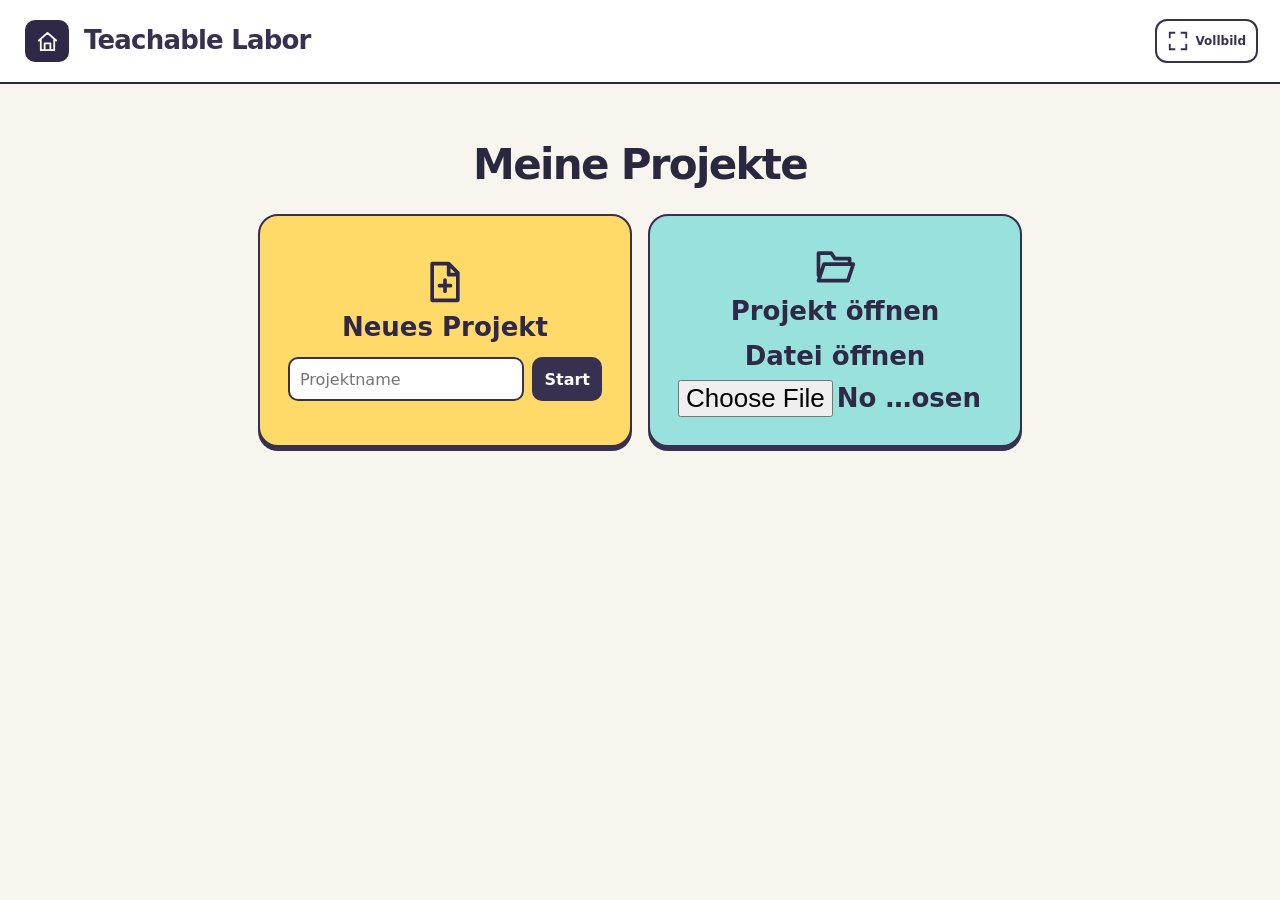
==== commit f34a448a: "Projektdatei direkt auf Startseite und im Dialog auswählen" ====
--- a/index.html
+++ b/index.html
@@ -1,6 +1,6 @@
 <!doctype html>
 <html lang="de" class="picture-mode picture-start">
-<head><meta charset="UTF-8"><meta name="viewport" content="width=device-width,initial-scale=1,viewport-fit=cover"><meta name="theme-color" content="#6523a8"><title>Teachable Labor – KI mit dem micro:bit</title><link rel="stylesheet" href="style.css?v=19"><link rel="stylesheet" href="teachable-theme.css?v=13"><script defer src="vendor/tf.min.js"></script><script defer src="microbit-transport.js?v=25"></script><script defer src="core.js?v=27"></script><script defer src="storage.js?v=12"></script><script defer src="app.js?v=46"></script><link rel="stylesheet" href="bildansicht.css?v=10"><script defer src="bildansicht.js?v=7"></script></head>
+<head><meta charset="UTF-8"><meta name="viewport" content="width=device-width,initial-scale=1,viewport-fit=cover"><meta name="theme-color" content="#6523a8"><title>Teachable Labor – KI mit dem micro:bit</title><link rel="stylesheet" href="style.css?v=19"><link rel="stylesheet" href="teachable-theme.css?v=13"><script defer src="vendor/tf.min.js"></script><script defer src="microbit-transport.js?v=25"></script><script defer src="core.js?v=27"></script><script defer src="storage.js?v=12"></script><script defer src="app.js?v=48"></script><link rel="stylesheet" href="bildansicht.css?v=14"><script defer src="bildansicht.js?v=11"></script></head>
 <body>
 <header><div class="brand-wrap"><a class="brand" href="#" aria-label="Teachable Labor – Startseite"><span class="brand-mark" aria-hidden="true">✦</span><span class="brand-titles"><b>Teachable Labor</b><small>Trainiere deine eigene KI mit dem micro:bit.</small></span></a><input id="projectName" class="project-name" aria-label="Projektname" maxlength="60" value="Mein Experiment"></div><div class="header-actions"><button type="button" class="plain fullscreen-button" aria-label="Vollbild" title="Vollbild"><svg aria-hidden="true" viewBox="0 0 24 24" fill="none" stroke="currentColor" stroke-width="2"><path d="M3 9V3h6m6 0h6v6M3 15v6h6m6 0h6v-6"/></svg><span>Vollbild</span></button><button id="bitConnectionBadge" class="bit-connection-badge" data-state="offline" type="button" aria-label="micro:bit-Verbindung öffnen">○ micro:bit verbinden</button><span id="saveStatus" class="privacy" role="status">Lokales Projekt wird geladen …</span><button id="helpBtn" class="plain">So geht’s ↗</button><span class="header-giraffe giraffe-matrix led-matrix" data-pattern="giraffe" aria-label="Giraffe aus LED-Punkten" role="img"></span></div></header>
 <main>
@@ -14,9 +14,10 @@
 </form>
 <section class="home-project home-open"><h2><svg aria-hidden="true" viewBox="0 0 24 24" fill="none" stroke="currentColor" stroke-width="2" stroke-linecap="round" stroke-linejoin="round"><path d="M3 17V5h7l2 3h8v3 M3 20l3-9h16l-3 9z"/></svg>Projekt öffnen</h2>
 <button id="homeResume" type="button" hidden><strong id="homeRecent"></strong><span>▶ Weitermachen</span></button>
-<button id="homeFile" type="button" disabled>Datei öffnen</button></section>
+<label class="project-picker">Datei öffnen<input id="homeFile" type="file" accept=".json,application/json" disabled></label></section>
 </div></section>
-<div class="app-toolbar"><nav class="steps" aria-label="Arbeitsbereiche"><button class="active" id="stepCollect" aria-pressed="true"><span class="step-icon" aria-hidden="true">▣</span><span class="step-number">1</span><span>Bilder sammeln</span></button><button id="stepTrain" aria-pressed="false"><span class="step-icon" aria-hidden="true">✳</span><span class="step-number">2</span><span>KI trainieren</span></button><button id="stepLive" aria-pressed="false"><span class="step-icon" aria-hidden="true">▷</span><span class="step-number">3</span><span>Ausprobieren</span></button><button id="stepMap" aria-pressed="false"><span class="step-icon" aria-hidden="true">↔</span><span class="step-number">4</span><span>Zuordnung</span></button><button id="stepConnect" aria-pressed="false"><span class="step-icon" aria-hidden="true">⌁</span><span class="step-number">5</span><span>micro:bit verbinden</span></button></nav><div class="file-actions"><button id="quickSaveBtn" class="quick-save" type="button" aria-label="Projekt als Datei sichern" title="Projekt als Datei sichern">💾 <span>Projekt sichern</span></button><button id="newProjectBtn" class="new-project">＋ Neues Projekt</button><input id="loadFile" type="file" accept="application/json,.json" hidden></div></div>
+<section class="picture-home step-overview" aria-labelledby="overviewHeading"><h1 id="overviewHeading" tabindex="-1">Deine Schritte</h1><button type="button" class="plain fullscreen-button" aria-label="Vollbild" title="Vollbild"><svg aria-hidden="true" viewBox="0 0 24 24" fill="none" stroke="currentColor" stroke-width="2"><path d="M3 9V3h6m6 0h6v6M3 15v6h6m6 0h6v-6"/></svg><span>Vollbild</span></button><div class="picture-tiles"></div></section>
+<div class="app-toolbar"><nav class="steps" aria-label="Arbeitsbereiche"><button class="active" id="stepCollect" aria-pressed="true"><span class="step-icon" aria-hidden="true">▣</span><span class="step-number">1</span><span>Bilder sammeln</span></button><button id="stepTrain" aria-pressed="false"><span class="step-icon" aria-hidden="true">✳</span><span class="step-number">2</span><span>KI trainieren</span></button><button id="stepLive" aria-pressed="false"><span class="step-icon" aria-hidden="true">▷</span><span class="step-number">3</span><span>Ausprobieren</span></button><button id="stepMap" aria-pressed="false"><span class="step-icon" aria-hidden="true">↔</span><span class="step-number">4</span><span>Zuordnung</span></button><button id="stepConnect" aria-pressed="false"><span class="step-icon" aria-hidden="true">⌁</span><span class="step-number">5</span><span>micro:bit verbinden</span></button></nav><div class="file-actions"><button type="button" class="quick-save" id="showOverview">▦ Deine Schritte</button><button id="quickSaveBtn" class="quick-save" type="button" aria-label="Projekt als Datei sichern" title="Projekt als Datei sichern">💾 <span>Projekt sichern</span></button><button id="newProjectBtn" class="new-project">＋ Neues Projekt</button></div></div>
 <div class="workspace">
 <section class="camera-panel panel" id="cameraPanel"><span class="board-label" aria-hidden="true">KAMERA : BIT</span><div class="panel-heading"><h2><span class="camera-heading-icon" aria-hidden="true">▣</span><span class="statusdot" id="camDot"></span>Kamera</h2><button id="switchCam" class="plain" disabled>↻ Wechseln</button></div><div class="viewfinder"><video id="video" playsinline muted autoplay></video><div id="cameraEmpty" class="camera-empty"><div class="camera-icon giraffe-matrix led-matrix" data-pattern="giraffe" role="img" aria-label="Giraffe aus LED-Punkten"></div><h3>Bring deiner KI etwas bei!</h3><p>Gegenstand oder Handzeichen bereit?<br>Starte die Kamera und sammle Beispiele.</p><button id="cameraBtn" class="primary">Kamera starten</button></div><div class="frame" aria-hidden="true"></div><span class="livebadge" id="liveBadge" hidden>● LIVE</span><span class="capturebadge" id="captureBadge" hidden>● Aufnahme läuft</span></div><div class="camera-foot"><span id="cameraStatus">Kamera ist ausgeschaltet</span><button id="restartCam" class="plain" disabled>↻ Neu starten</button><button id="stopCam" class="plain" disabled>Ausschalten</button></div><div class="tip"><span>✦</span><p id="tipText"><strong>Vielfalt schlägt Menge.</strong> Verändere Winkel, Abstand und Hintergrund. Eine zusätzliche Hintergrundklasse verbessert die Unterscheidung.</p></div><div class="model-status" id="modelStatus" role="status">Das Bildmodell wird beim Kamerastart geladen.</div></section>
 <section class="microbit-visual panel" id="microbitVisual" hidden aria-label="Animierter micro:bit"><div class="microbit-spark spark-a">1</div><div class="microbit-spark spark-b">7</div><div class="microbit-spark spark-c">10</div><div class="fun-bit-board" aria-hidden="true"><span class="fun-pin pin-1"></span><span class="fun-pin pin-2"></span><span class="fun-pin pin-3"></span><span class="fun-pin pin-4"></span><span class="fun-pin pin-5"></span><div class="fun-bit-title">micro:bit</div><button class="fun-button fun-a" tabindex="-1">A</button><div class="fun-bit-face led-matrix" data-pattern="smile"></div><button class="fun-button fun-b" tabindex="-1">B</button></div><div class="microbit-visual-copy"><span class="eyebrow">KI → ZAHL → MICRO:BIT</span><h2>Jetzt wird’s elektrisch.</h2><p>Ordne deinen Klassen Zahlen zu und verbinde danach den micro:bit. Die Kamera darf hier Pause machen.</p></div></section><div class="stage"><section class="classes-section workpane" id="collectPane"><div class="section-heading"><div><span class="eyebrow">1 · SAMMELN</span><h2>Meine Klassen</h2></div><span class="total" id="totalCount">0 Bilder</span></div><p class="class-name-hint">Erstelle so viele Klassen, wie dein Experiment braucht. Pro belegter Klasse reichen 10 Bilder zum Start; wichtiger als Menge ist Vielfalt.</p><div class="class-toolbar"><div id="classTabs" class="class-tabs" role="group" aria-label="Klasse auswählen"></div><div class="class-tools"><button id="addClassBtn" class="secondary" type="button">＋ Klasse</button><button id="removeClassBtn" class="plain danger" type="button">Klasse löschen</button></div></div><div id="classCards"></div><div class="collect-footer"><span>Mindestens 10 Bilder je belegter Klasse · Vielfalt zählt</span><button id="goTrain" class="secondary">Zum Training →</button></div></section>
@@ -36,7 +37,7 @@
 </form>
 <div class="project-choices">
 <button type="button" id="saveBtn" class="project-action"><svg aria-hidden="true" viewBox="0 0 24 24" fill="none" stroke="currentColor" stroke-width="2" stroke-linecap="round" stroke-linejoin="round"><path d="M4 3h13l4 4v14H3V3z M7 3v6h9V3 M7 21v-8h10v8"/></svg>Datei speichern</button>
-<button type="button" id="loadBtn" class="project-action"><svg aria-hidden="true" viewBox="0 0 24 24" fill="none" stroke="currentColor" stroke-width="2" stroke-linecap="round" stroke-linejoin="round"><path d="M3 17V5h7l2 3h8v3 M3 20l3-9h16l-3 9z"/></svg>Datei öffnen</button>
+<label class="project-action project-picker dialog-picker"><svg aria-hidden="true" viewBox="0 0 24 24" fill="none" stroke="currentColor" stroke-width="2" stroke-linecap="round" stroke-linejoin="round"><path d="M3 17V5h7l2 3h8v3 M3 20l3-9h16l-3 9z"/></svg>Datei öffnen<input id="loadBtn" type="file" accept=".json,application/json" disabled></label>
 </div>
 <button type="button" id="restorePrevious" class="project-back" disabled><svg aria-hidden="true" viewBox="0 0 24 24" fill="none" stroke="currentColor" stroke-width="2" stroke-linecap="round" stroke-linejoin="round"><path d="M3 11l5-5 M3 11h11a6 6 0 0 1 0 12"/></svg>Letztes Projekt zurückholen</button>
 <details class="project-info"><summary>Hilfe</summary><p>Beim Neustart kannst du dein letztes Projekt zurückholen. Öffnest du eine Datei, ersetzt sie dein aktuelles Projekt. Sichere es vorher mit „Datei speichern“.</p><p>Deine Datei heißt <b id="projectFileName">projekt.json</b>. Auf dem iPad wählst du „In Dateien sichern“.</p></details>
--- a/bildansicht.css
+++ b/bildansicht.css
@@ -85,3 +85,15 @@
 #homeResume strong,#homeResume span{display:block;overflow-wrap:anywhere}
 #homeResume[hidden],#homeStatus:empty{display:none}
 @media(max-width:600px){.home-projects{grid-template-columns:1fr}}
+
+.picture-start:not(.step-selection) .step-overview,.step-selection .picture-home:not(.step-overview){display:none}
+
+.step-selection header .fullscreen-button{display:none}
+.step-overview .fullscreen-button{margin:0 0 18px;font-size:16px}
+.step-overview .fullscreen-button span{display:inline}
+
+/* Keep Home clear of the browser's native fullscreen exit control on tablets. */
+@media (any-pointer: coarse){
+  .picture-mode:fullscreen header{padding-left:calc(90px + env(safe-area-inset-left, 0px))}
+  .picture-mode:-webkit-full-screen header{padding-left:calc(90px + env(safe-area-inset-left, 0px))}
+}
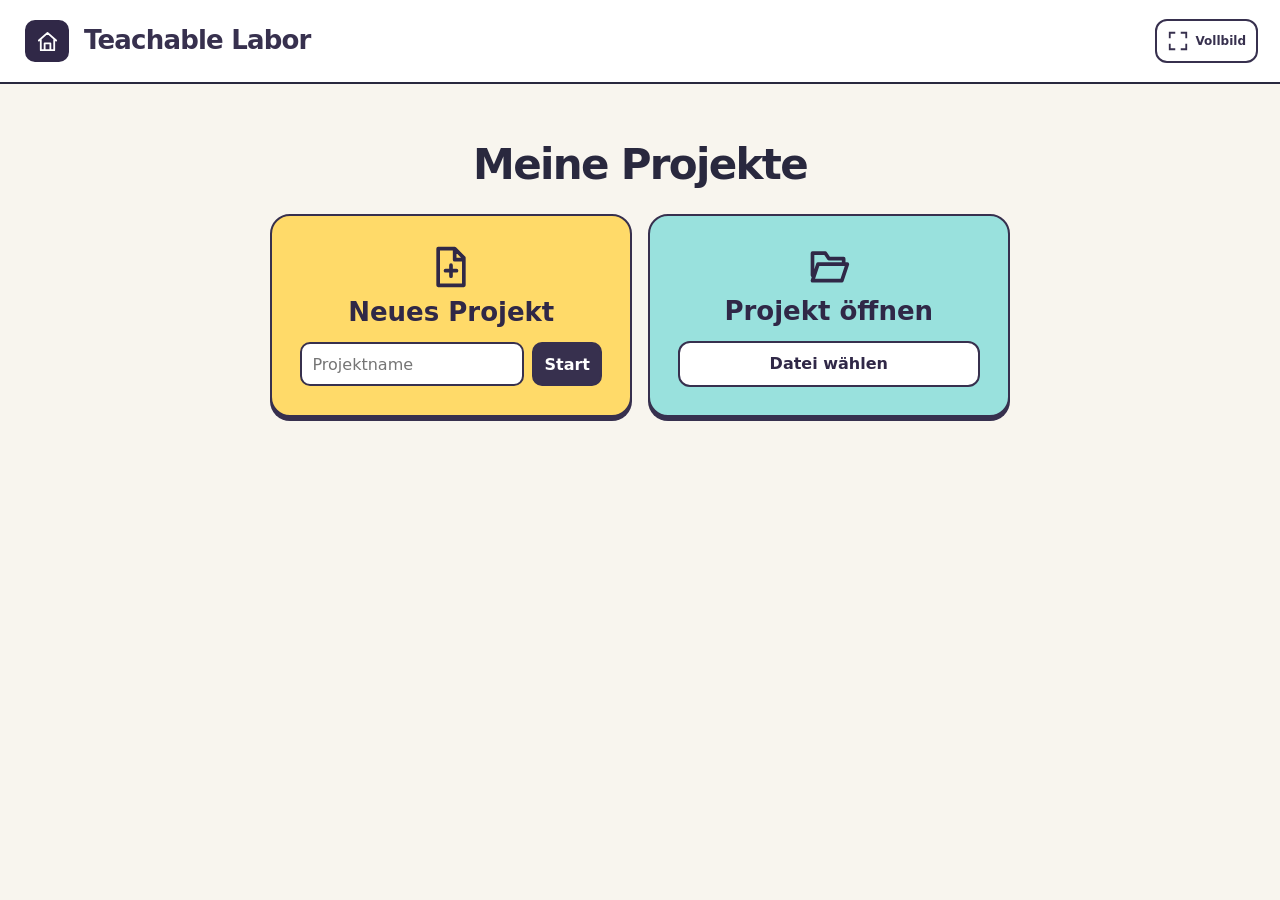
==== commit ca561c61: "Vollbild vor der nativen Projektauswahl in einem eigenen Bedienungsschritt verlassen" ====
--- a/index.html
+++ b/index.html
@@ -1,6 +1,6 @@
 <!doctype html>
 <html lang="de" class="picture-mode picture-start">
-<head><meta charset="UTF-8"><meta name="viewport" content="width=device-width,initial-scale=1,viewport-fit=cover"><meta name="theme-color" content="#6523a8"><title>Teachable Labor – KI mit dem micro:bit</title><link rel="stylesheet" href="style.css?v=19"><link rel="stylesheet" href="teachable-theme.css?v=13"><script defer src="vendor/tf.min.js"></script><script defer src="microbit-transport.js?v=25"></script><script defer src="core.js?v=27"></script><script defer src="storage.js?v=12"></script><script defer src="app.js?v=48"></script><link rel="stylesheet" href="bildansicht.css?v=14"><script defer src="bildansicht.js?v=11"></script></head>
+<head><meta charset="UTF-8"><meta name="viewport" content="width=device-width,initial-scale=1,viewport-fit=cover"><meta name="theme-color" content="#6523a8"><title>Teachable Labor – KI mit dem micro:bit</title><link rel="stylesheet" href="style.css?v=19"><link rel="stylesheet" href="teachable-theme.css?v=13"><script defer src="vendor/tf.min.js"></script><script defer src="microbit-transport.js?v=25"></script><script defer src="core.js?v=27"></script><script defer src="storage.js?v=12"></script><script defer src="app.js?v=48"></script><link rel="stylesheet" href="bildansicht.css?v=14"><script defer src="bildansicht.js?v=12"></script></head>
 <body>
 <header><div class="brand-wrap"><a class="brand" href="#" aria-label="Teachable Labor – Startseite"><span class="brand-mark" aria-hidden="true">✦</span><span class="brand-titles"><b>Teachable Labor</b><small>Trainiere deine eigene KI mit dem micro:bit.</small></span></a><input id="projectName" class="project-name" aria-label="Projektname" maxlength="60" value="Mein Experiment"></div><div class="header-actions"><button type="button" class="plain fullscreen-button" aria-label="Vollbild" title="Vollbild"><svg aria-hidden="true" viewBox="0 0 24 24" fill="none" stroke="currentColor" stroke-width="2"><path d="M3 9V3h6m6 0h6v6M3 15v6h6m6 0h6v-6"/></svg><span>Vollbild</span></button><button id="bitConnectionBadge" class="bit-connection-badge" data-state="offline" type="button" aria-label="micro:bit-Verbindung öffnen">○ micro:bit verbinden</button><span id="saveStatus" class="privacy" role="status">Lokales Projekt wird geladen …</span><button id="helpBtn" class="plain">So geht’s ↗</button><span class="header-giraffe giraffe-matrix led-matrix" data-pattern="giraffe" aria-label="Giraffe aus LED-Punkten" role="img"></span></div></header>
 <main>
@@ -14,7 +14,7 @@
 </form>
 <section class="home-project home-open"><h2><svg aria-hidden="true" viewBox="0 0 24 24" fill="none" stroke="currentColor" stroke-width="2" stroke-linecap="round" stroke-linejoin="round"><path d="M3 17V5h7l2 3h8v3 M3 20l3-9h16l-3 9z"/></svg>Projekt öffnen</h2>
 <button id="homeResume" type="button" hidden><strong id="homeRecent"></strong><span>▶ Weitermachen</span></button>
-<label class="project-picker">Datei öffnen<input id="homeFile" type="file" accept=".json,application/json" disabled></label></section>
+<label class="project-picker"><span class="picker-label">Datei öffnen</span><input id="homeFile" type="file" accept=".json,application/json" disabled></label></section>
 </div></section>
 <section class="picture-home step-overview" aria-labelledby="overviewHeading"><h1 id="overviewHeading" tabindex="-1">Deine Schritte</h1><button type="button" class="plain fullscreen-button" aria-label="Vollbild" title="Vollbild"><svg aria-hidden="true" viewBox="0 0 24 24" fill="none" stroke="currentColor" stroke-width="2"><path d="M3 9V3h6m6 0h6v6M3 15v6h6m6 0h6v-6"/></svg><span>Vollbild</span></button><div class="picture-tiles"></div></section>
 <div class="app-toolbar"><nav class="steps" aria-label="Arbeitsbereiche"><button class="active" id="stepCollect" aria-pressed="true"><span class="step-icon" aria-hidden="true">▣</span><span class="step-number">1</span><span>Bilder sammeln</span></button><button id="stepTrain" aria-pressed="false"><span class="step-icon" aria-hidden="true">✳</span><span class="step-number">2</span><span>KI trainieren</span></button><button id="stepLive" aria-pressed="false"><span class="step-icon" aria-hidden="true">▷</span><span class="step-number">3</span><span>Ausprobieren</span></button><button id="stepMap" aria-pressed="false"><span class="step-icon" aria-hidden="true">↔</span><span class="step-number">4</span><span>Zuordnung</span></button><button id="stepConnect" aria-pressed="false"><span class="step-icon" aria-hidden="true">⌁</span><span class="step-number">5</span><span>micro:bit verbinden</span></button></nav><div class="file-actions"><button type="button" class="quick-save" id="showOverview">▦ Deine Schritte</button><button id="quickSaveBtn" class="quick-save" type="button" aria-label="Projekt als Datei sichern" title="Projekt als Datei sichern">💾 <span>Projekt sichern</span></button><button id="newProjectBtn" class="new-project">＋ Neues Projekt</button></div></div>
@@ -37,7 +37,7 @@
 </form>
 <div class="project-choices">
 <button type="button" id="saveBtn" class="project-action"><svg aria-hidden="true" viewBox="0 0 24 24" fill="none" stroke="currentColor" stroke-width="2" stroke-linecap="round" stroke-linejoin="round"><path d="M4 3h13l4 4v14H3V3z M7 3v6h9V3 M7 21v-8h10v8"/></svg>Datei speichern</button>
-<label class="project-action project-picker dialog-picker"><svg aria-hidden="true" viewBox="0 0 24 24" fill="none" stroke="currentColor" stroke-width="2" stroke-linecap="round" stroke-linejoin="round"><path d="M3 17V5h7l2 3h8v3 M3 20l3-9h16l-3 9z"/></svg>Datei öffnen<input id="loadBtn" type="file" accept=".json,application/json" disabled></label>
+<label class="project-action project-picker dialog-picker"><svg aria-hidden="true" viewBox="0 0 24 24" fill="none" stroke="currentColor" stroke-width="2" stroke-linecap="round" stroke-linejoin="round"><path d="M3 17V5h7l2 3h8v3 M3 20l3-9h16l-3 9z"/></svg><span class="picker-label">Datei öffnen</span><input id="loadBtn" type="file" accept=".json,application/json" disabled></label>
 </div>
 <button type="button" id="restorePrevious" class="project-back" disabled><svg aria-hidden="true" viewBox="0 0 24 24" fill="none" stroke="currentColor" stroke-width="2" stroke-linecap="round" stroke-linejoin="round"><path d="M3 11l5-5 M3 11h11a6 6 0 0 1 0 12"/></svg>Letztes Projekt zurückholen</button>
 <details class="project-info"><summary>Hilfe</summary><p>Beim Neustart kannst du dein letztes Projekt zurückholen. Öffnest du eine Datei, ersetzt sie dein aktuelles Projekt. Sichere es vorher mit „Datei speichern“.</p><p>Deine Datei heißt <b id="projectFileName">projekt.json</b>. Auf dem iPad wählst du „In Dateien sichern“.</p></details>
--- a/bildansicht.css
+++ b/bildansicht.css
@@ -68,7 +68,7 @@
 .project-choices{display:grid;grid-template-columns:repeat(2,minmax(0,1fr));gap:10px;margin:10px 0}
 .project-choices .project-action{flex-direction:column;text-align:center}
 #newProjectDialog #saveBtn{background:#cdbbfa}
-#newProjectDialog #loadBtn{background:#99e1dd}
+#newProjectDialog .dialog-picker{background:#99e1dd}
 #newProjectDialog .project-back{display:flex;gap:8px;align-items:center;padding:8px;min-height:44px;background:white;color:#37304e}
 #newProjectDialog .project-back:disabled{display:none}
 #newProjectDialog .project-back svg{width:20px;height:20px}
@@ -80,7 +80,7 @@
 .home-project label,.home-project h2{display:grid;justify-items:center;gap:8px;margin:0;font:800 clamp(19px,3vw,26px)/1.2 system-ui;color:inherit}
 .home-project svg{width:44px;height:44px}
 .home-project input{width:100%;box-sizing:border-box}
-.home-open button{min-height:46px;border:2px solid #37304e;border-radius:12px;background:white;color:#302847;font:700 16px/1.25 system-ui;padding:8px}
+.home-open button,.home-open .project-picker{min-height:46px;border:2px solid #37304e;border-radius:12px;background:white;color:#302847;font:700 16px/1.25 system-ui;padding:8px}
 #homeResume{background:#37304e;color:white}
 #homeResume strong,#homeResume span{display:block;overflow-wrap:anywhere}
 #homeResume[hidden],#homeStatus:empty{display:none}
@@ -97,3 +97,8 @@
   .picture-mode:fullscreen header{padding-left:calc(90px + env(safe-area-inset-left, 0px))}
   .picture-mode:-webkit-full-screen header{padding-left:calc(90px + env(safe-area-inset-left, 0px))}
 }
+
+.project-picker{position:relative;overflow:hidden;box-sizing:border-box;cursor:pointer}
+.home-open .project-picker{display:grid;place-items:center}
+.project-picker input[type=file]{position:absolute;inset:0;width:100%;height:100%;margin:0;opacity:0;cursor:pointer}
+.project-picker:focus-within{outline:3px solid #53429b;outline-offset:2px}
